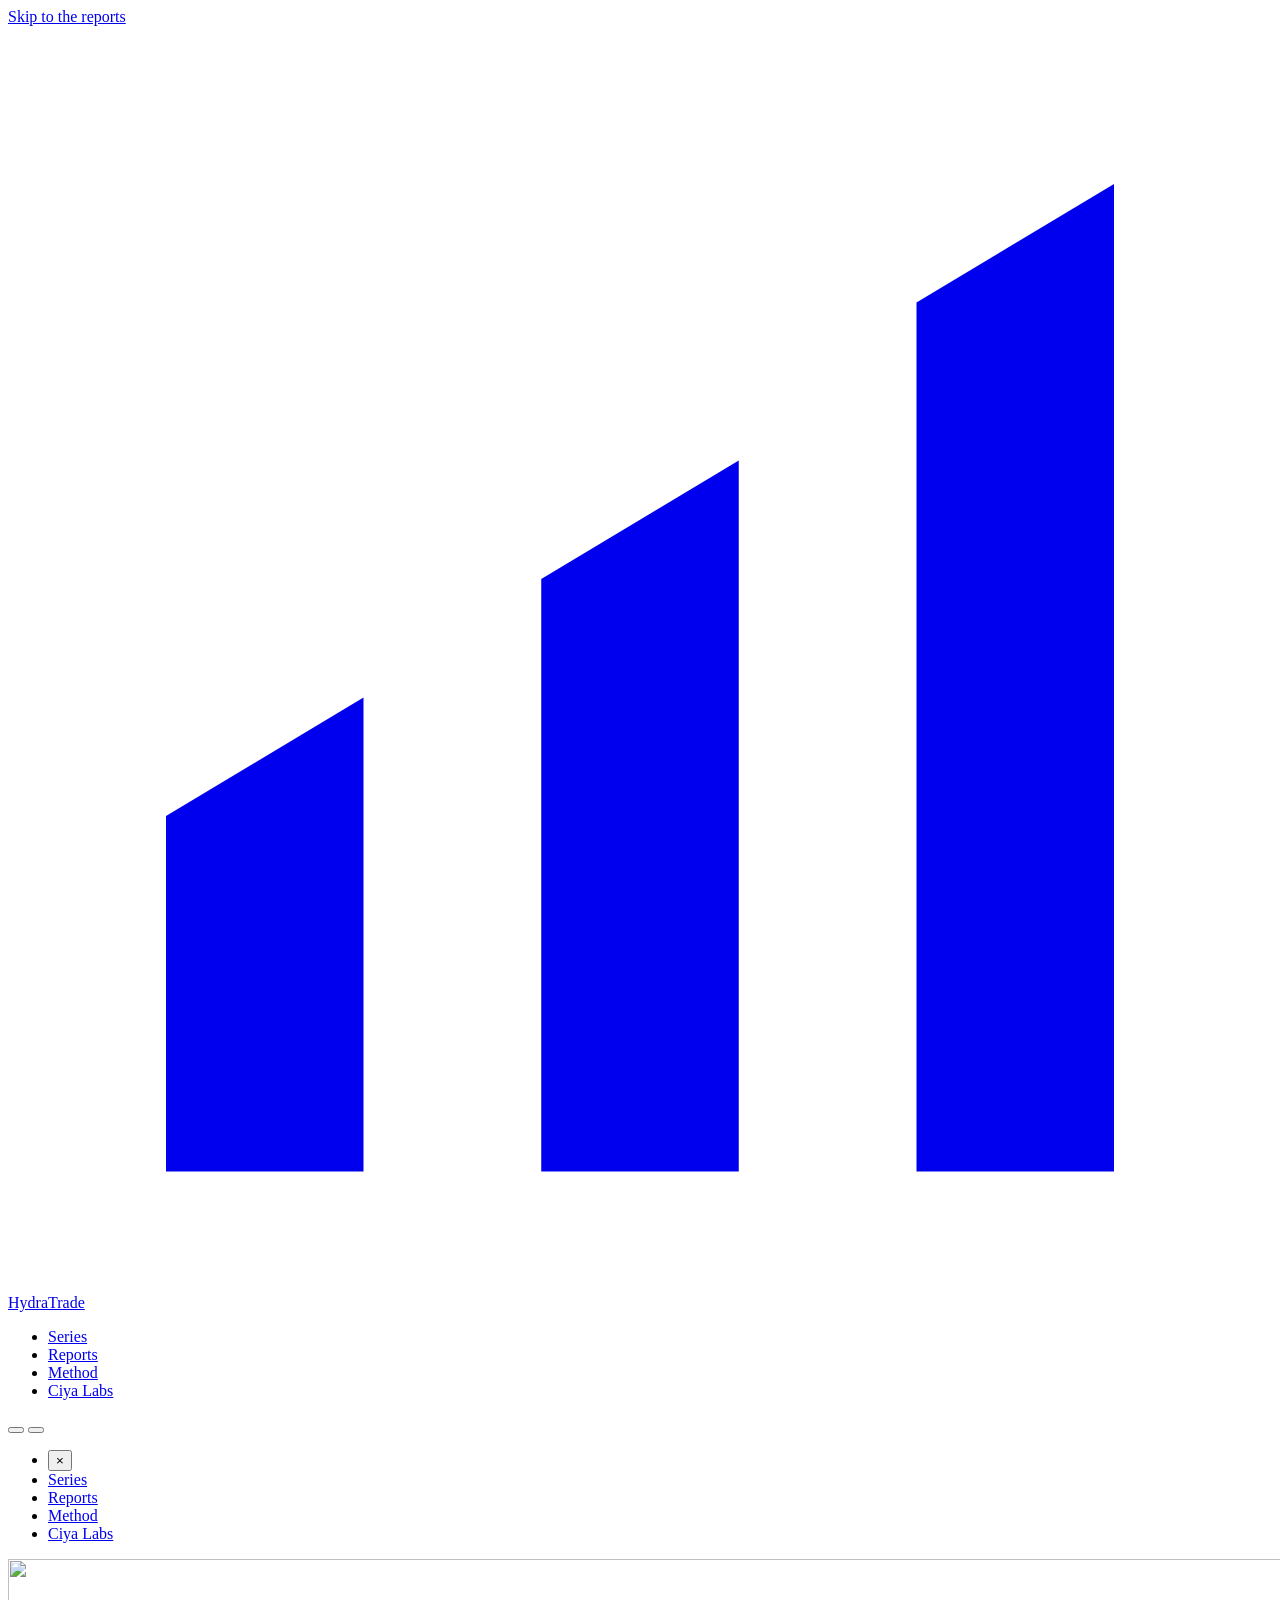
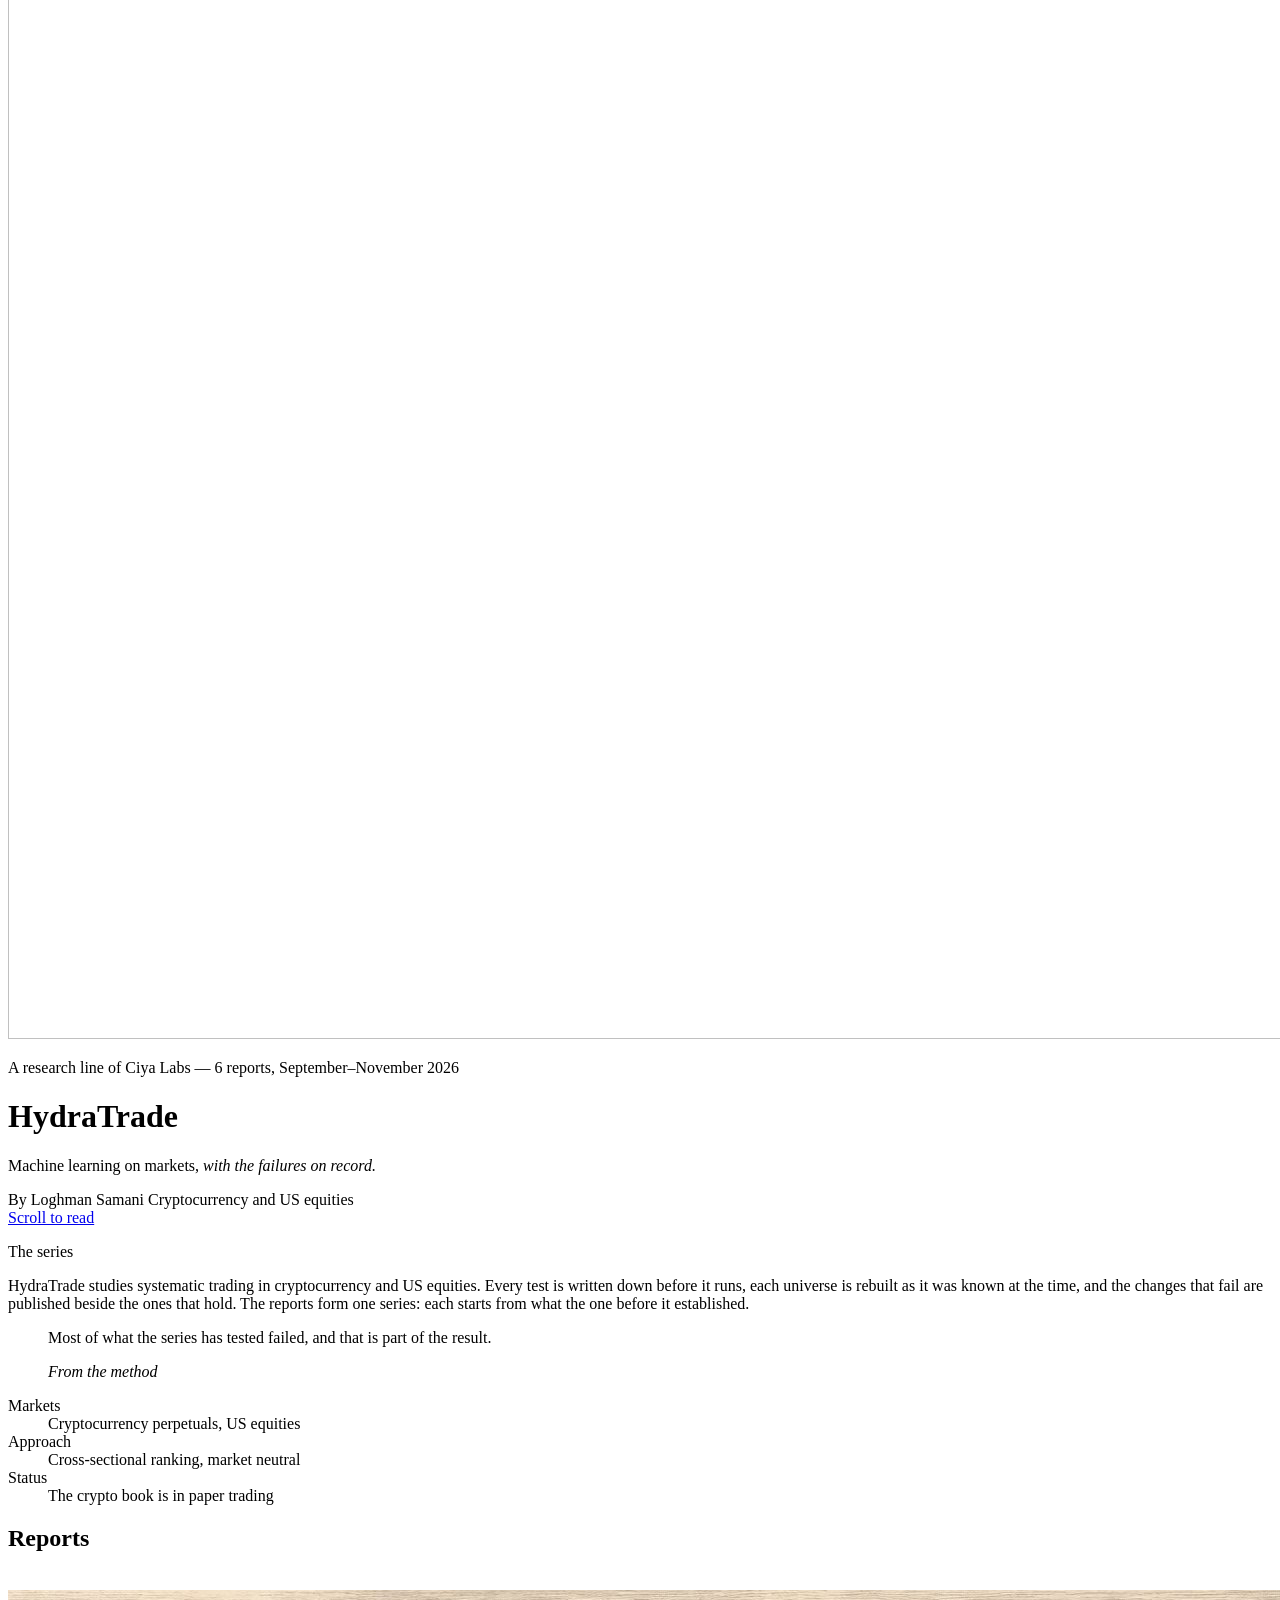
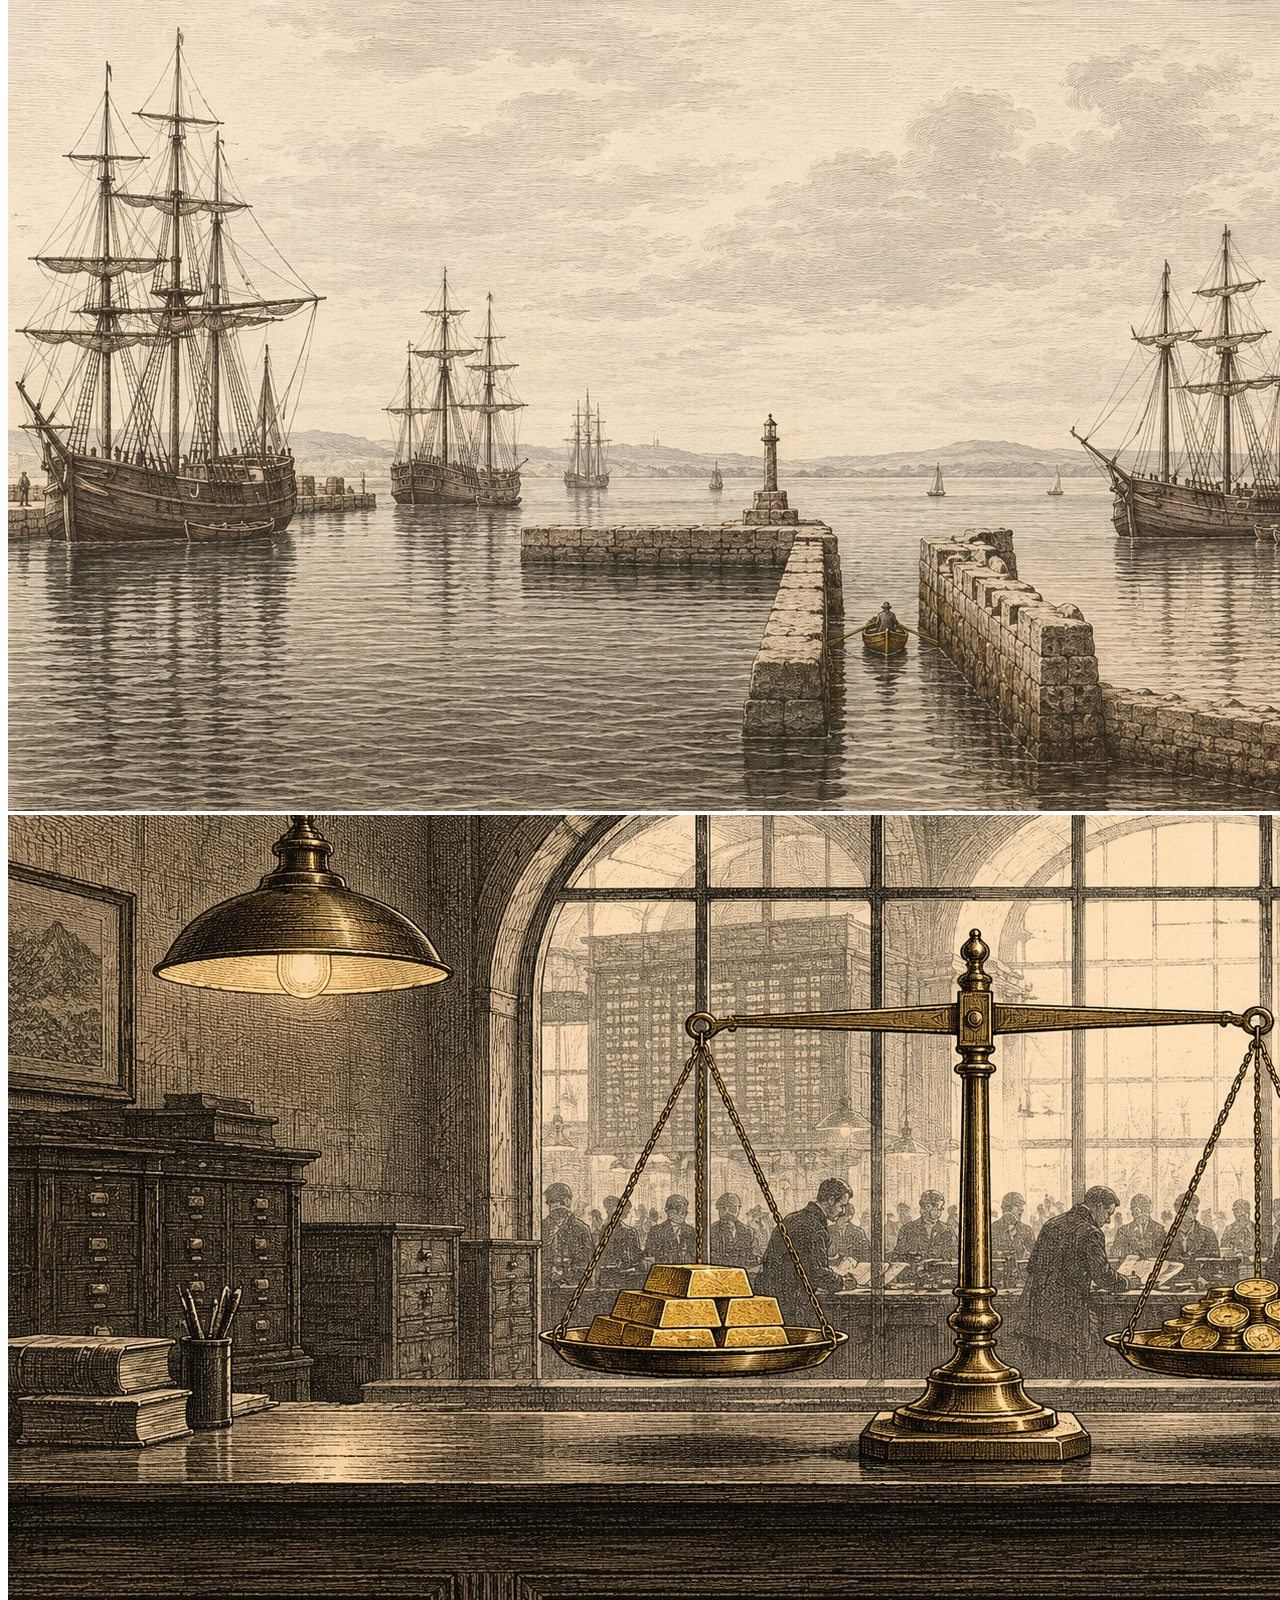
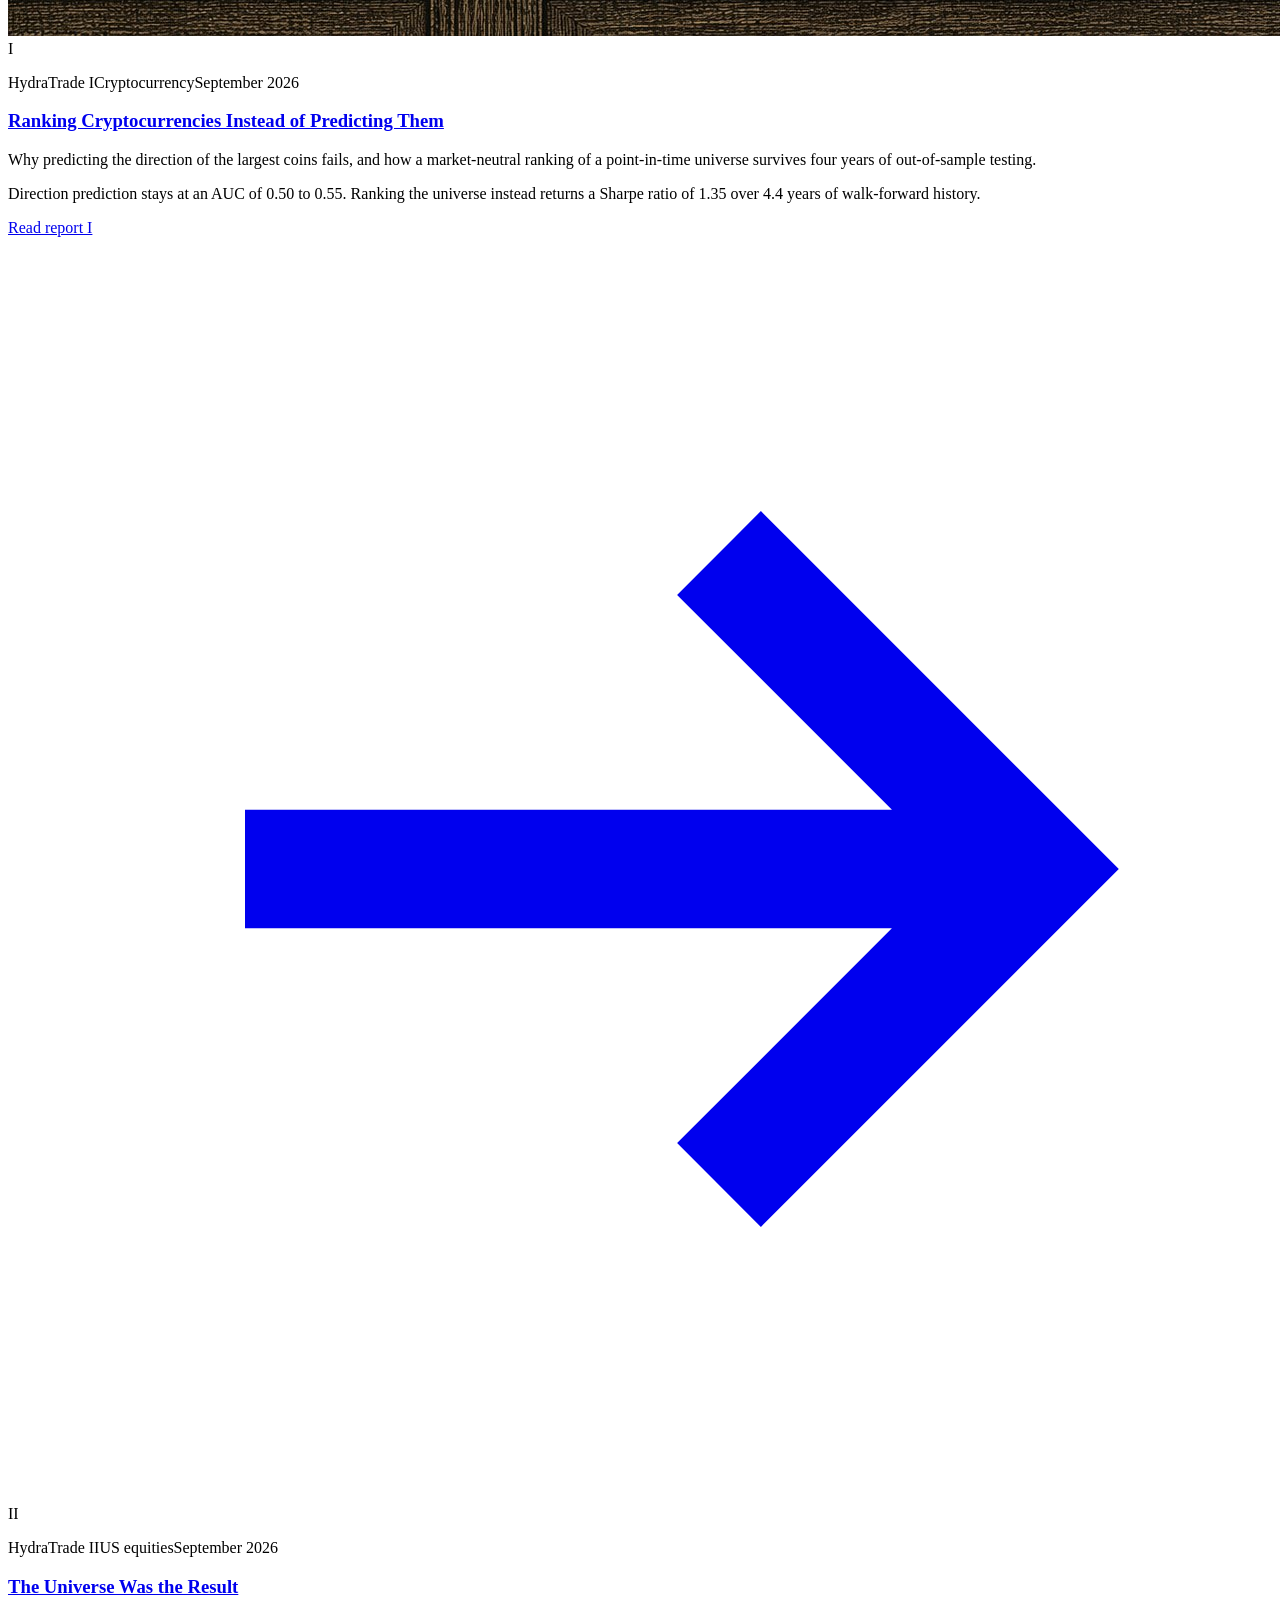
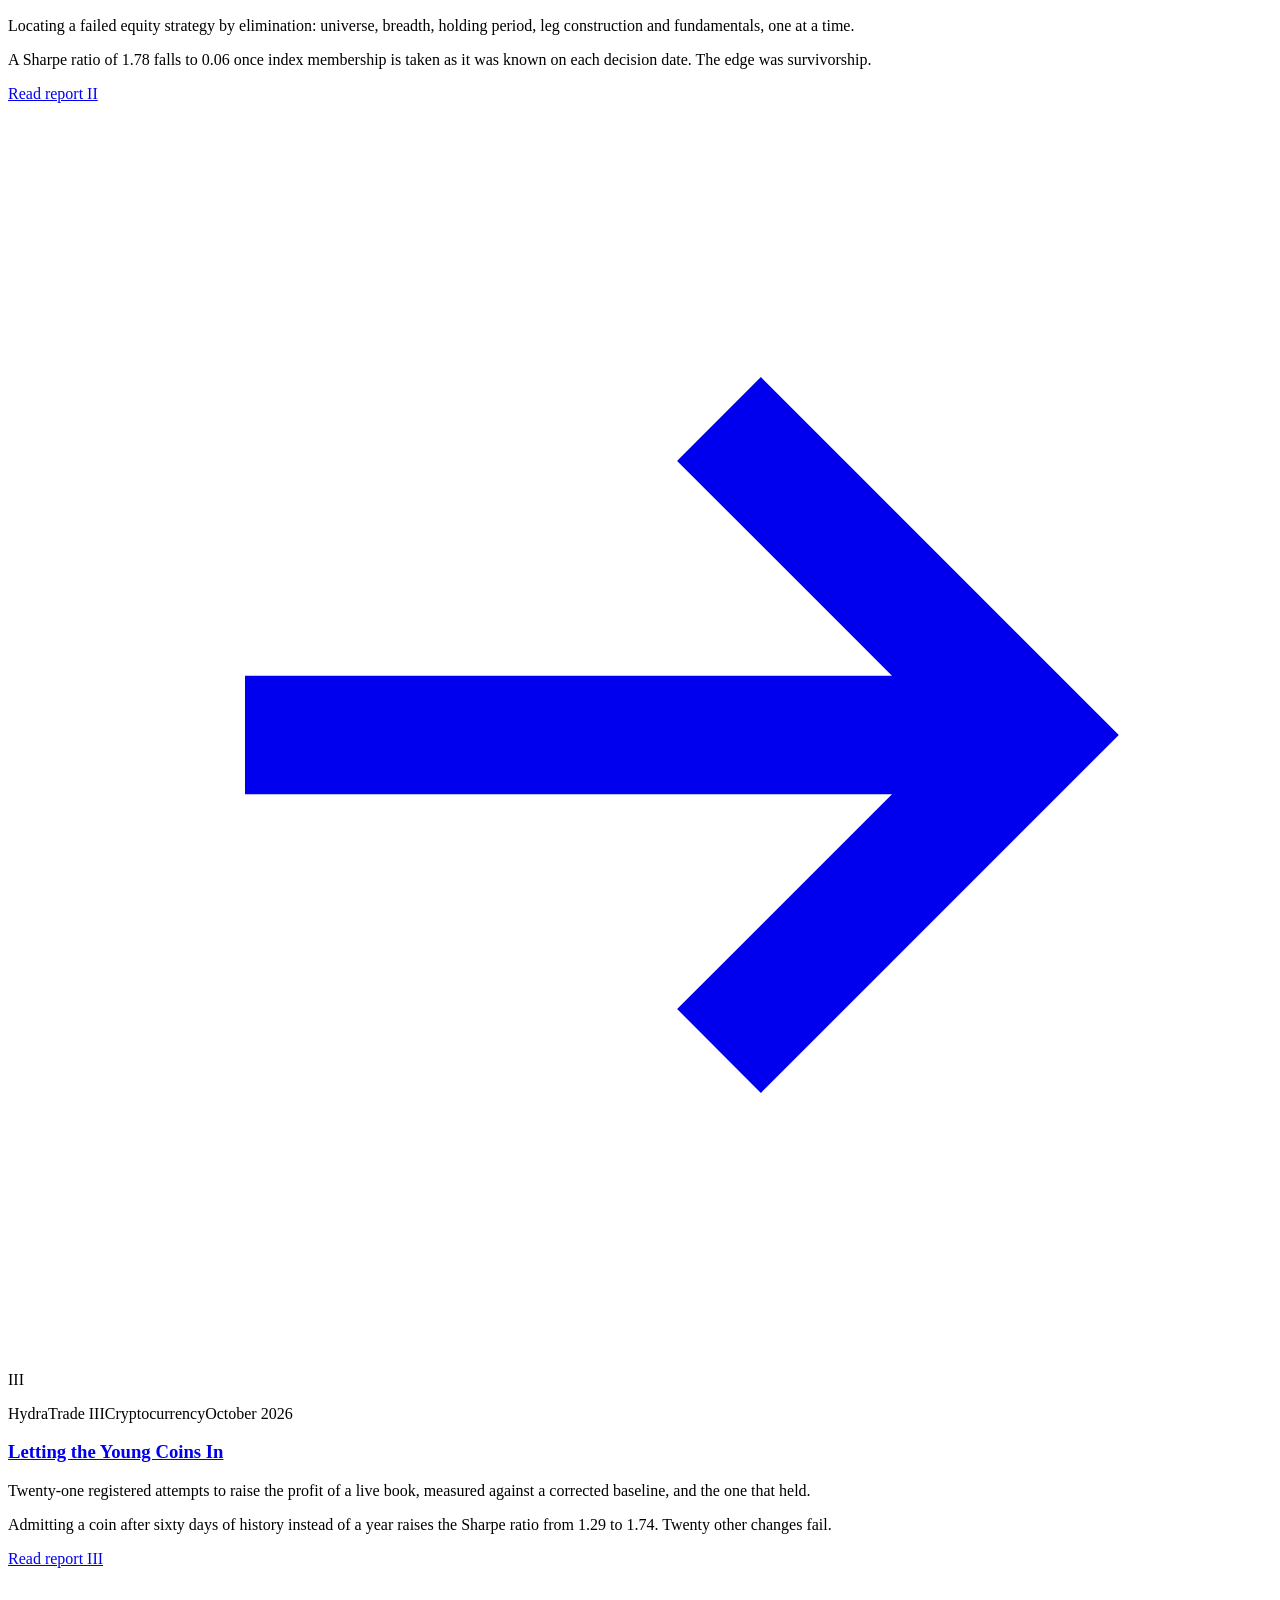
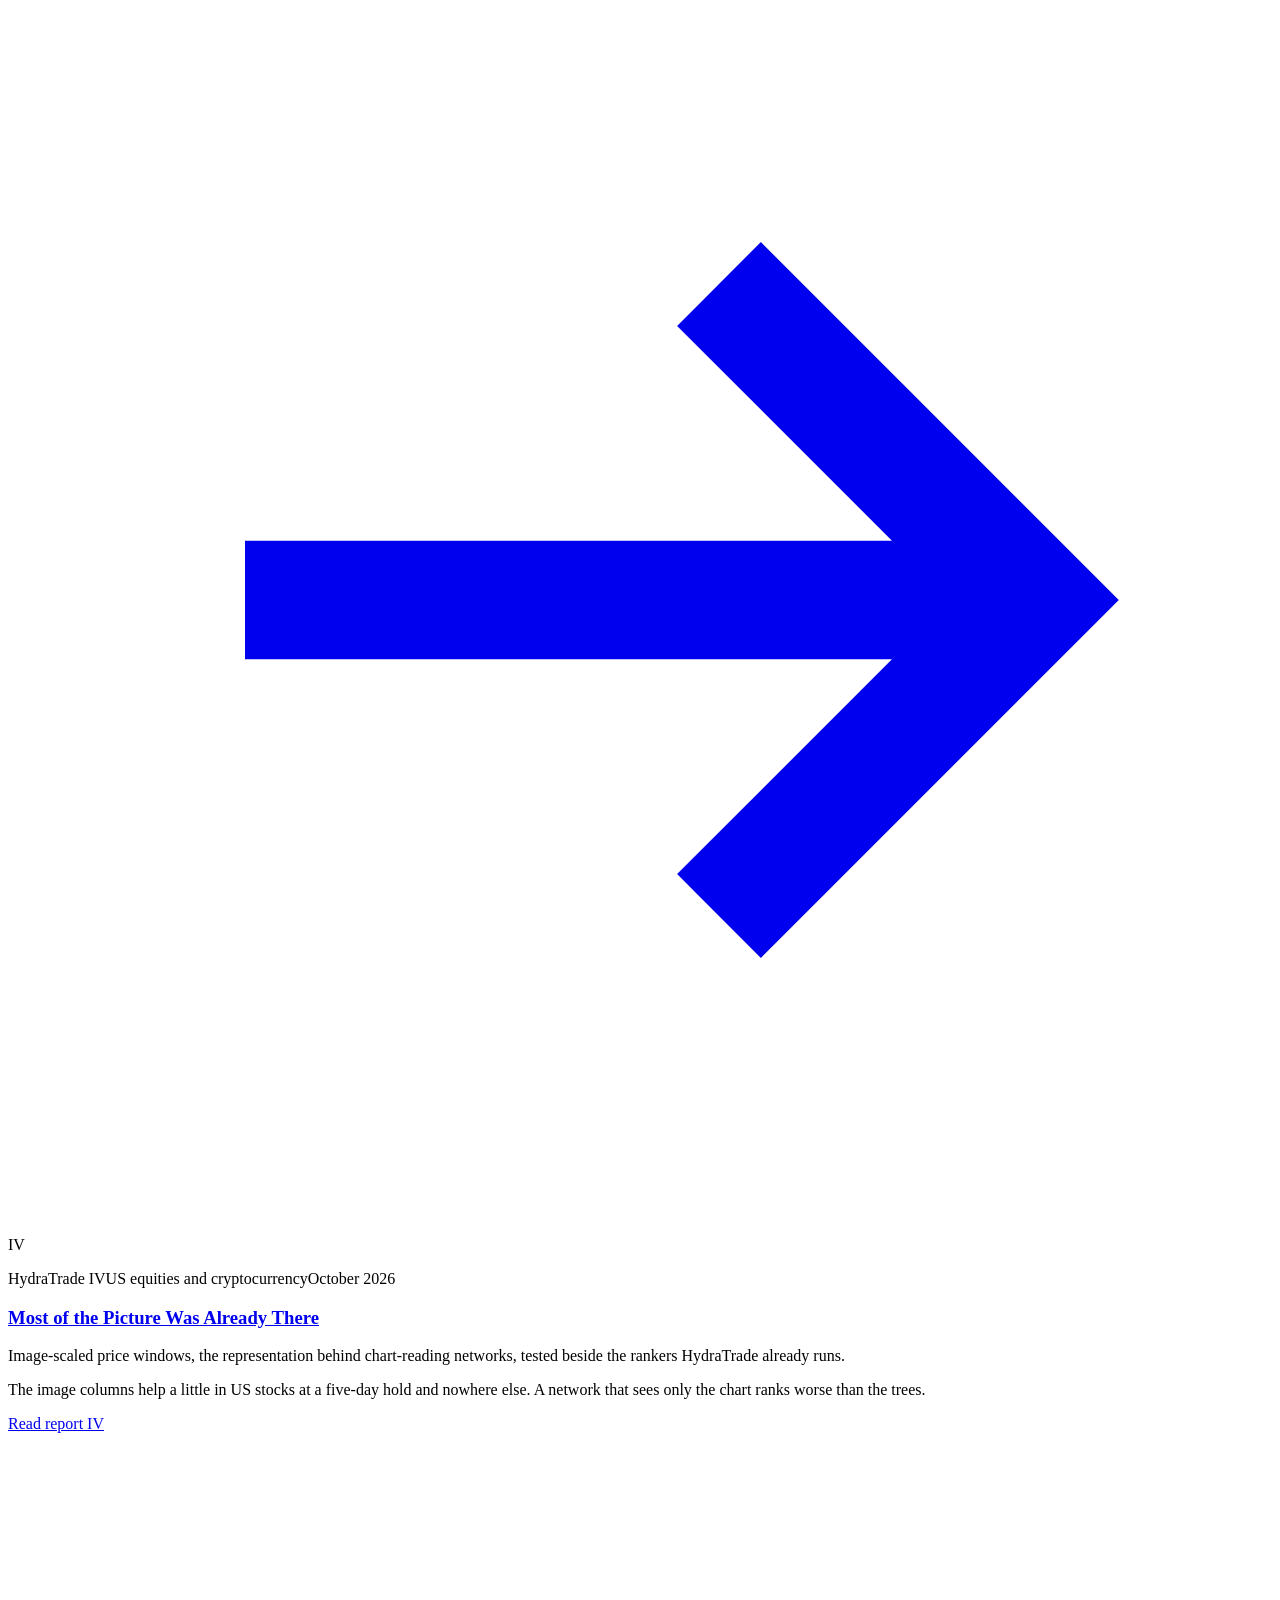
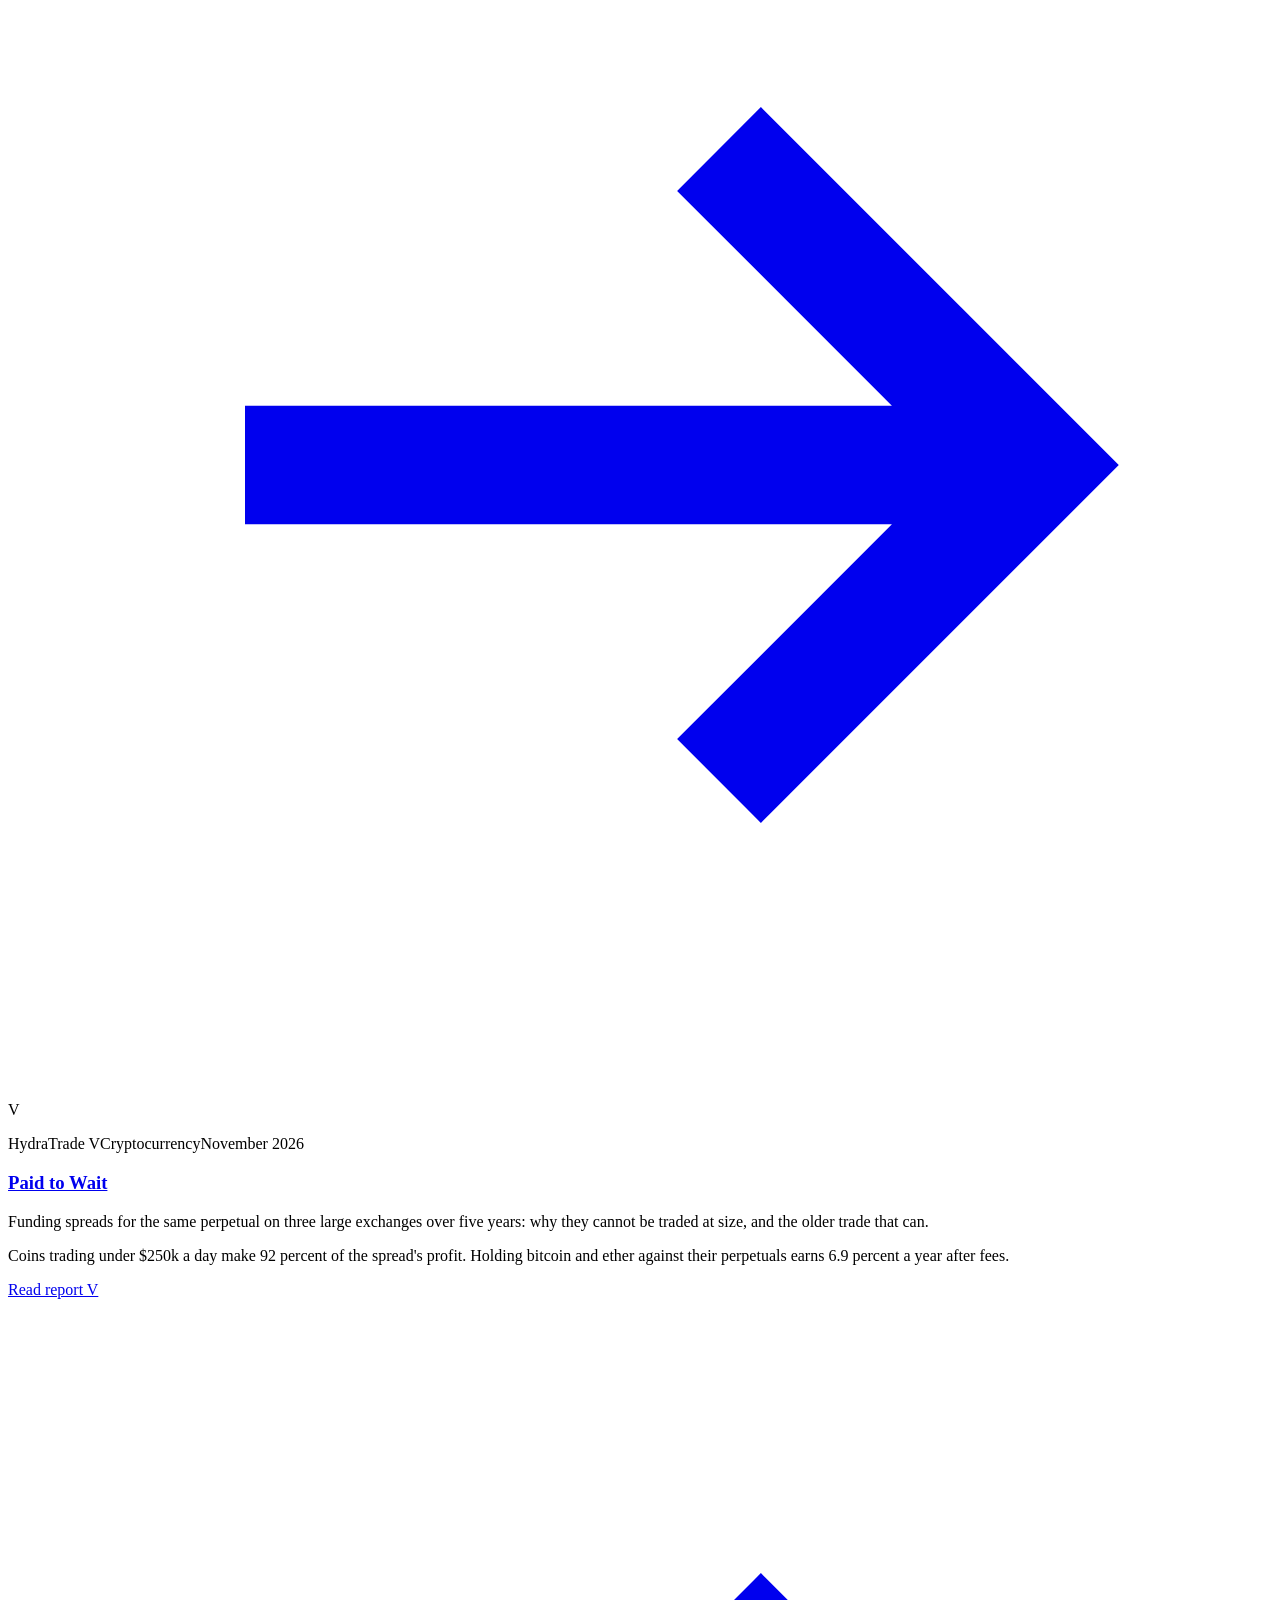
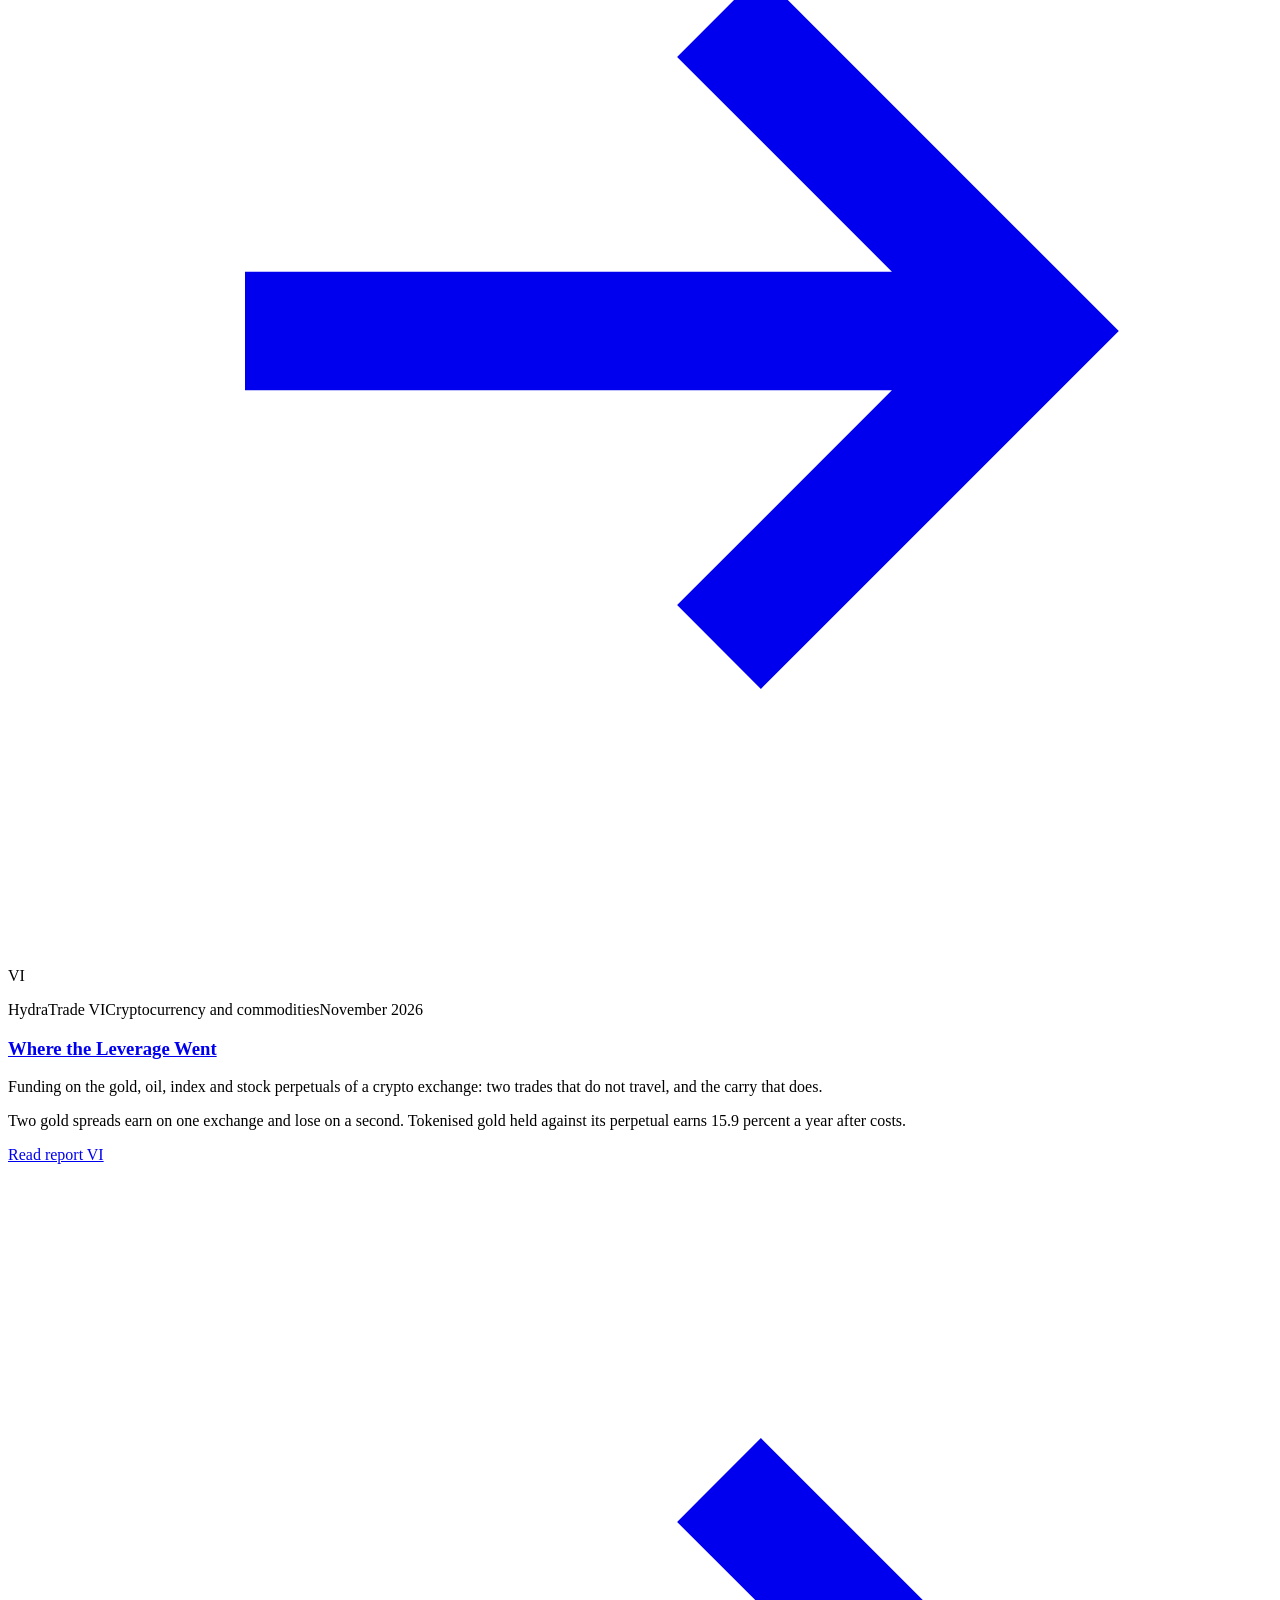
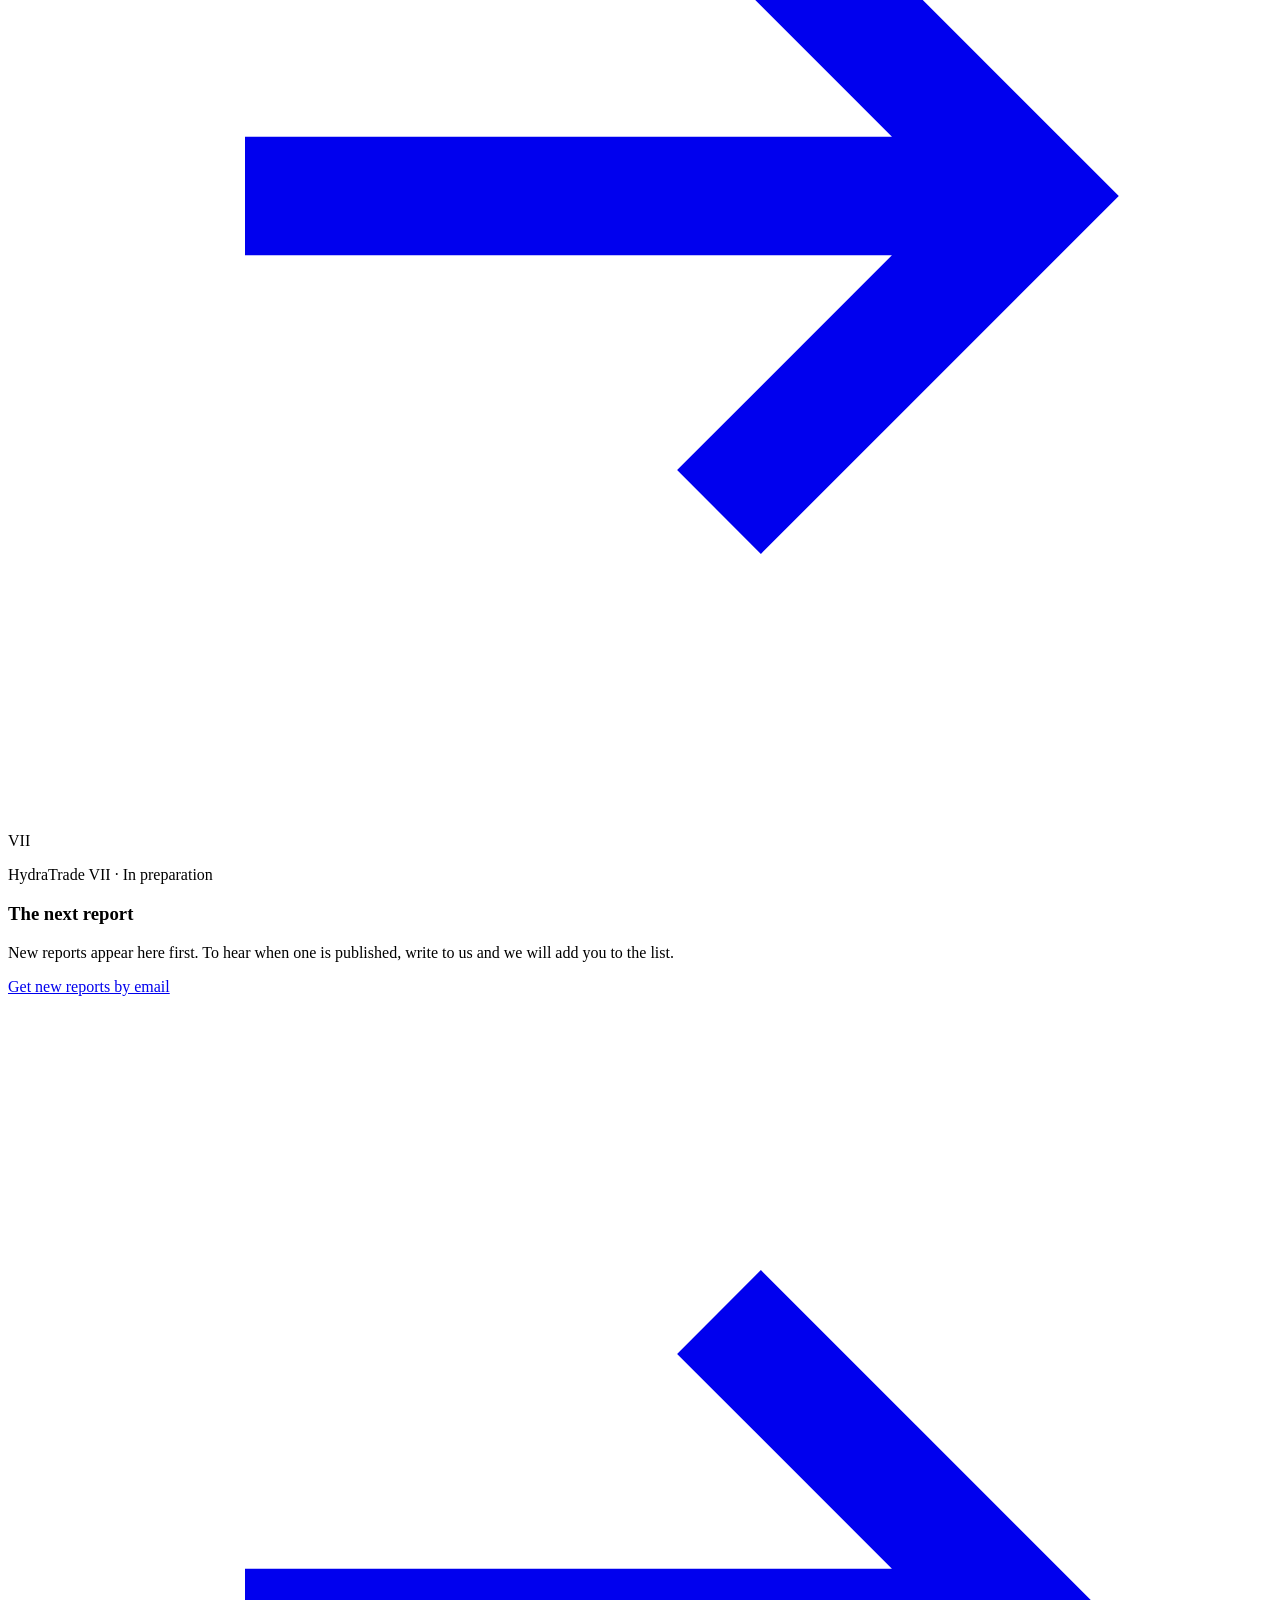
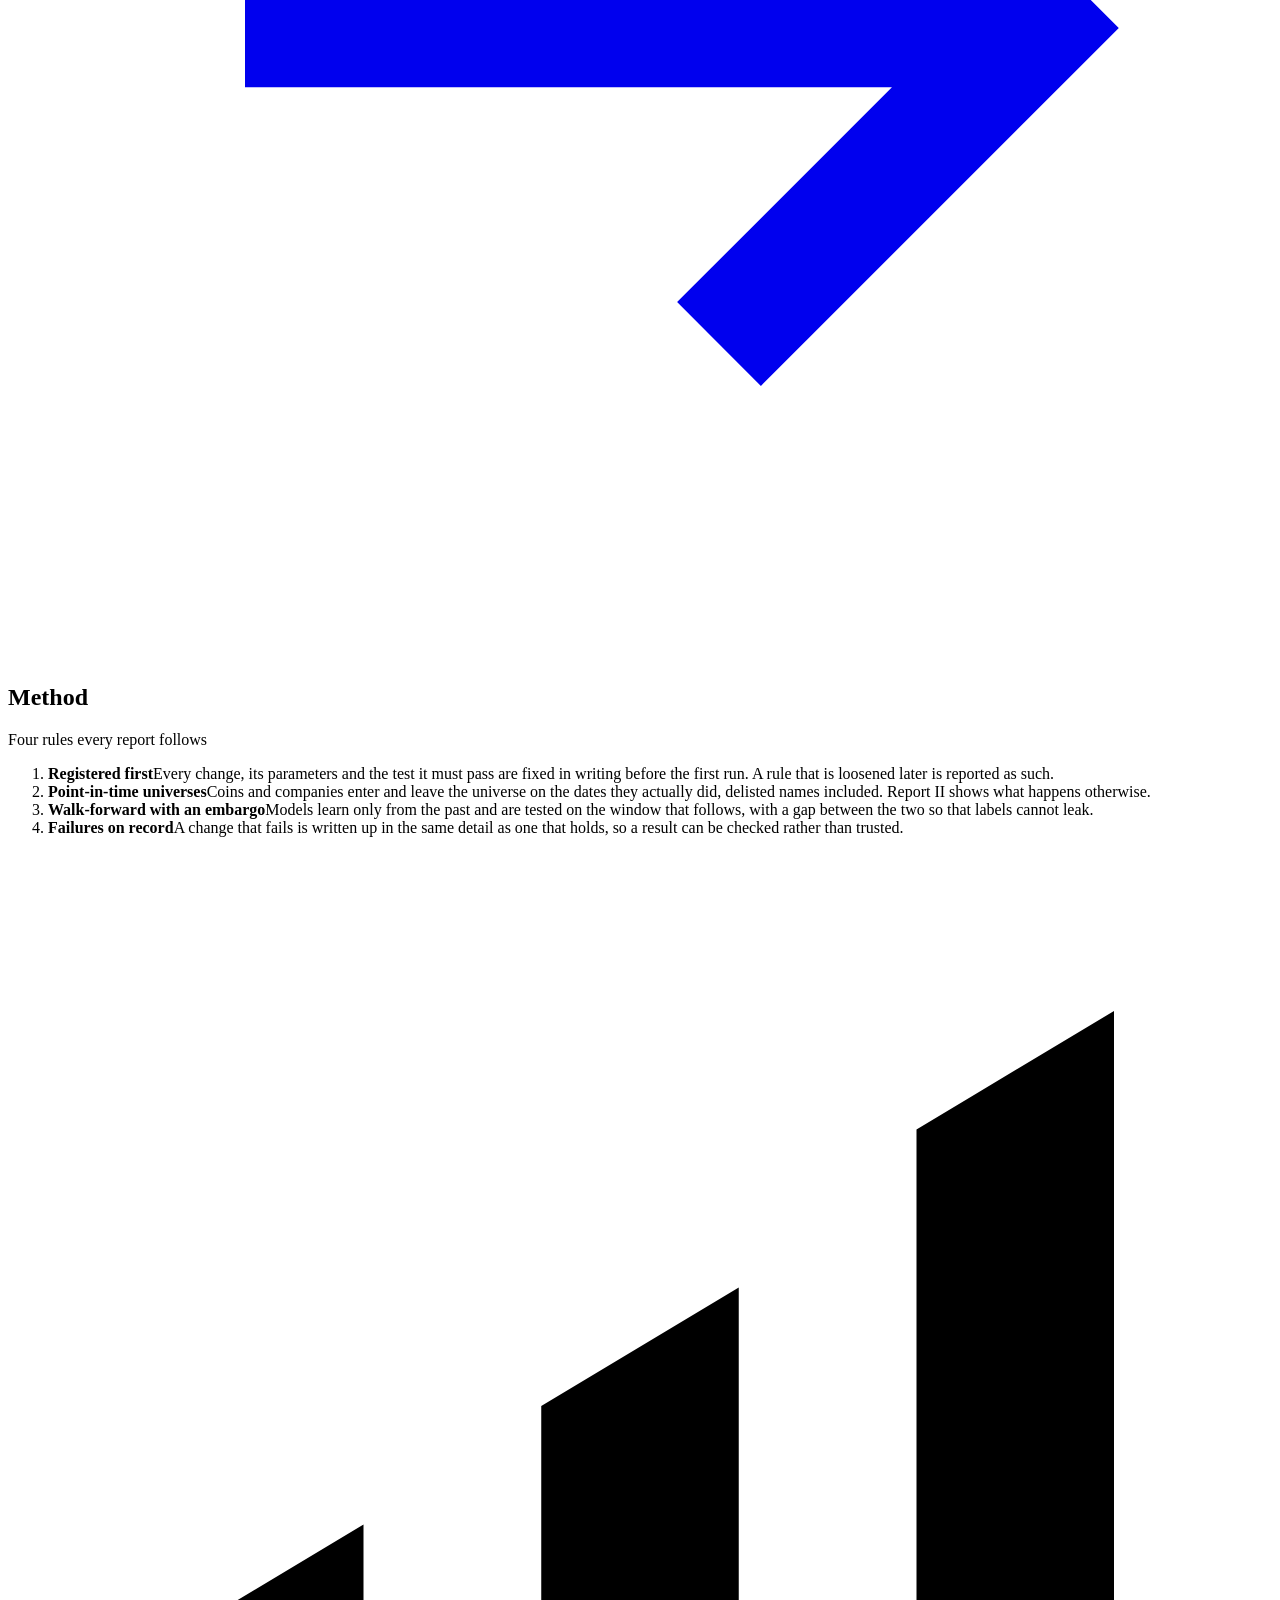
==== index.html @ f881a2de "HydraTrade site: reports V and VI; publication months September, October, November Co-Authored-By: C" ====
<!doctype html>
<html lang="en">
<head>
    <meta charset="utf-8">
    <meta name="viewport" content="width=device-width, initial-scale=1">
    <title>HydraTrade · Ciya Labs</title>
    <meta name="description" content="HydraTrade is the systematic trading research line of Ciya Labs: machine learning on cryptocurrency and US equities, with every test registered first and the failures published.">
    <link rel="canonical" href="https://hydratrade.ciyalabs.com/">
    <meta property="og:type" content="website">
    <meta property="og:title" content="HydraTrade · Ciya Labs">
    <meta property="og:description" content="Machine learning on markets, with the failures on record. 6 reports on cryptocurrency and US equities.">
    <meta property="og:url" content="https://hydratrade.ciyalabs.com/">
    <meta property="og:image" content="https://hydratrade.ciyalabs.com/assets/og.jpg">
    <meta name="twitter:card" content="summary_large_image">
    <link rel="icon" href="assets/favicon.svg" type="image/svg+xml">
    <link rel="stylesheet" href="fonts/home.css">
    <link rel="stylesheet" href="assets/styles.css?v=48fe1b36">
    <script>
        /* apply a saved theme before first paint */
        try {
            var t = localStorage.getItem('ht-theme');
            if (t === 'light' || t === 'dark') {
                document.documentElement.setAttribute('data-theme', t);
            }
        } catch (e) {}
        document.documentElement.classList.add('js');
    </script>
    <!-- Layout after Tooplate 2164 Compass, https://www.tooplate.com/view/2164-compass -->
</head>
<body>
    <a class="skip" href="#reports">Skip to the reports</a>

    <nav class="nav-bar" aria-label="Sections">
        <a href="./" class="nav-logo">
            <svg class="mark" viewBox="0 0 64 64" aria-hidden="true"><path fill="currentColor" d="M8 58V40l10-6v24zM27 58V28l10-6v36zM46 58V14l10-6v50z"/></svg>
            HydraTrade
        </a>
        <div class="nav-right">
            <ul class="nav-links nav-links--desktop">
                <li><a href="#prologue">Series</a></li>
                <li><a href="#reports">Reports</a></li>
                <li><a href="#method">Method</a></li>
                <li><a href="https://ciyalabs.com/" rel="noopener">Ciya Labs</a></li>
            </ul>
            <button class="theme" id="theme" type="button" aria-label="Switch colour theme"><span aria-hidden="true"></span></button>
            <button class="nav-toggle" type="button" aria-label="Open menu" aria-expanded="false" aria-controls="mobile-nav">
                <span></span><span></span><span></span>
            </button>
        </div>
    </nav>

    <!-- outside the nav bar, so its backdrop filter does not trap the fixed drawer -->
    <ul class="nav-links nav-links--mobile" id="mobile-nav">
        <li class="nav-close-wrap"><button class="nav-close" type="button" aria-label="Close menu">&times;</button></li>
        <li><a href="#prologue">Series</a></li>
        <li><a href="#reports">Reports</a></li>
        <li><a href="#method">Method</a></li>
        <li><a href="https://ciyalabs.com/" rel="noopener">Ciya Labs</a></li>
    </ul>

    <header class="hero">
        <div class="hero-image">
            <img src="assets/art/cover.jpg" alt="" width="1920" height="1080" fetchpriority="high">
        </div>
        <div class="hero-content">
            <p class="hero-issue">A research line of Ciya Labs &mdash; 6 reports, September&ndash;November 2026</p>
            <h1 class="hero-title">HydraTrade</h1>
            <p class="hero-dek">Machine learning on markets, <em>with the failures on record.</em></p>
            <div class="hero-meta">
                <span>By Loghman Samani</span>
                <span class="divider"></span>
                <span>Cryptocurrency and US equities</span>
            </div>
        </div>
        <a class="hero-scroll" href="#prologue">Scroll to read</a>
    </header>

    <main>
        <section class="prologue" id="prologue" aria-label="About the series">
            <div class="prologue-inner">
                <p class="prologue-label reveal">The series</p>
                <p class="prologue-text reveal">HydraTrade studies systematic trading in cryptocurrency and US equities. Every
                    test is written down before it runs, each universe is rebuilt as it was known at the time, and the
                    changes that fail are published beside the ones that hold. The reports form one series: each starts
                    from what the one before it established.</p>

                <blockquote class="prologue-pullquote reveal">
                    <p>Most of what the series has tested failed, and that is part of the result.</p>
                    <cite>From the method</cite>
                </blockquote>

                <dl class="facts reveal">
                    <div><dt>Markets</dt><dd>Cryptocurrency perpetuals, US equities</dd></div>
                    <div><dt>Approach</dt><dd>Cross-sectional ranking, market neutral</dd></div>
                    <div><dt>Status</dt><dd>The crypto book is in paper trading</dd></div>
                </dl>
            </div>
        </section>

        <section class="route" id="reports" aria-labelledby="reports-title">
            <h2 class="visually-hidden" id="reports-title">Reports</h2>
            <div class="route-bg" aria-hidden="true">
                <img src="assets/art/i.jpg" alt="" data-slide="i" class="active" loading="lazy">
                <img src="assets/art/ii.jpg" alt="" data-slide="ii" loading="lazy">
                <img src="assets/art/iii.jpg" alt="" data-slide="iii" loading="lazy">
                <img src="assets/art/iv.jpg" alt="" data-slide="iv" loading="lazy">
                <img src="assets/art/v.jpg" alt="" data-slide="v" loading="lazy">
                <img src="assets/art/vi.jpg" alt="" data-slide="vi" loading="lazy">
            </div>
            <div class="route-chapters">
                <article class="chapter reveal" data-chapter="i">
                    <div class="chapter-number" aria-hidden="true">I</div>
                    <p class="chapter-location"><span>HydraTrade I</span><span>Cryptocurrency</span><span>September 2026</span></p>
                    <h3 class="chapter-title"><a href="i/">Ranking Cryptocurrencies Instead of Predicting Them</a></h3>
                    <p class="chapter-body">Why predicting the direction of the largest coins fails, and how a market-neutral ranking of a point-in-time universe survives four years of out-of-sample testing.</p>
                    <p class="chapter-finding">Direction prediction stays at an AUC of 0.50 to 0.55. Ranking the universe instead returns a Sharpe ratio of 1.35 over 4.4 years of walk-forward history.</p>
                    <a href="i/" class="chapter-link" aria-label="Read report I: Ranking Cryptocurrencies Instead of Predicting Them">Read report I <svg viewBox="0 0 16 16" fill="none" stroke="currentColor" stroke-width="1.5" aria-hidden="true"><path d="M3 8h10M9 4l4 4-4 4"/></svg></a>
                </article>
                <article class="chapter reveal" data-chapter="ii">
                    <div class="chapter-number" aria-hidden="true">II</div>
                    <p class="chapter-location"><span>HydraTrade II</span><span>US equities</span><span>September 2026</span></p>
                    <h3 class="chapter-title"><a href="ii/">The Universe Was the Result</a></h3>
                    <p class="chapter-body">Locating a failed equity strategy by elimination: universe, breadth, holding period, leg construction and fundamentals, one at a time.</p>
                    <p class="chapter-finding">A Sharpe ratio of 1.78 falls to 0.06 once index membership is taken as it was known on each decision date. The edge was survivorship.</p>
                    <a href="ii/" class="chapter-link" aria-label="Read report II: The Universe Was the Result">Read report II <svg viewBox="0 0 16 16" fill="none" stroke="currentColor" stroke-width="1.5" aria-hidden="true"><path d="M3 8h10M9 4l4 4-4 4"/></svg></a>
                </article>
                <article class="chapter reveal" data-chapter="iii">
                    <div class="chapter-number" aria-hidden="true">III</div>
                    <p class="chapter-location"><span>HydraTrade III</span><span>Cryptocurrency</span><span>October 2026</span></p>
                    <h3 class="chapter-title"><a href="iii/">Letting the Young Coins In</a></h3>
                    <p class="chapter-body">Twenty-one registered attempts to raise the profit of a live book, measured against a corrected baseline, and the one that held.</p>
                    <p class="chapter-finding">Admitting a coin after sixty days of history instead of a year raises the Sharpe ratio from 1.29 to 1.74. Twenty other changes fail.</p>
                    <a href="iii/" class="chapter-link" aria-label="Read report III: Letting the Young Coins In">Read report III <svg viewBox="0 0 16 16" fill="none" stroke="currentColor" stroke-width="1.5" aria-hidden="true"><path d="M3 8h10M9 4l4 4-4 4"/></svg></a>
                </article>
                <article class="chapter reveal" data-chapter="iv">
                    <div class="chapter-number" aria-hidden="true">IV</div>
                    <p class="chapter-location"><span>HydraTrade IV</span><span>US equities and cryptocurrency</span><span>October 2026</span></p>
                    <h3 class="chapter-title"><a href="iv/">Most of the Picture Was Already There</a></h3>
                    <p class="chapter-body">Image-scaled price windows, the representation behind chart-reading networks, tested beside the rankers HydraTrade already runs.</p>
                    <p class="chapter-finding">The image columns help a little in US stocks at a five-day hold and nowhere else. A network that sees only the chart ranks worse than the trees.</p>
                    <a href="iv/" class="chapter-link" aria-label="Read report IV: Most of the Picture Was Already There">Read report IV <svg viewBox="0 0 16 16" fill="none" stroke="currentColor" stroke-width="1.5" aria-hidden="true"><path d="M3 8h10M9 4l4 4-4 4"/></svg></a>
                </article>
                <article class="chapter reveal" data-chapter="v">
                    <div class="chapter-number" aria-hidden="true">V</div>
                    <p class="chapter-location"><span>HydraTrade V</span><span>Cryptocurrency</span><span>November 2026</span></p>
                    <h3 class="chapter-title"><a href="v/">Paid to Wait</a></h3>
                    <p class="chapter-body">Funding spreads for the same perpetual on three large exchanges over five years: why they cannot be traded at size, and the older trade that can.</p>
                    <p class="chapter-finding">Coins trading under $250k a day make 92 percent of the spread&#x27;s profit. Holding bitcoin and ether against their perpetuals earns 6.9 percent a year after fees.</p>
                    <a href="v/" class="chapter-link" aria-label="Read report V: Paid to Wait">Read report V <svg viewBox="0 0 16 16" fill="none" stroke="currentColor" stroke-width="1.5" aria-hidden="true"><path d="M3 8h10M9 4l4 4-4 4"/></svg></a>
                </article>
                <article class="chapter reveal" data-chapter="vi">
                    <div class="chapter-number" aria-hidden="true">VI</div>
                    <p class="chapter-location"><span>HydraTrade VI</span><span>Cryptocurrency and commodities</span><span>November 2026</span></p>
                    <h3 class="chapter-title"><a href="vi/">Where the Leverage Went</a></h3>
                    <p class="chapter-body">Funding on the gold, oil, index and stock perpetuals of a crypto exchange: two trades that do not travel, and the carry that does.</p>
                    <p class="chapter-finding">Two gold spreads earn on one exchange and lose on a second. Tokenised gold held against its perpetual earns 15.9 percent a year after costs.</p>
                    <a href="vi/" class="chapter-link" aria-label="Read report VI: Where the Leverage Went">Read report VI <svg viewBox="0 0 16 16" fill="none" stroke="currentColor" stroke-width="1.5" aria-hidden="true"><path d="M3 8h10M9 4l4 4-4 4"/></svg></a>
                </article>
                <article class="chapter chapter--next reveal" data-chapter="next">
                    <div class="chapter-number">VII</div>
                    <p class="chapter-location">HydraTrade VII &middot; In preparation</p>
                    <h3 class="chapter-title">The next report</h3>
                    <p class="chapter-body">New reports appear here first. To hear when one is published, write to us and
                        we will add you to the list.</p>
                    <a href="mailto:info@ciyalabs.com?subject=HydraTrade%20reports" class="chapter-link">
                        Get new reports by email
                        <svg viewBox="0 0 16 16" fill="none" stroke="currentColor" stroke-width="1.5" aria-hidden="true"><path d="M3 8h10M9 4l4 4-4 4"/></svg>
                    </a>
                </article>
            </div>
        </section>

        <section class="method" id="method" aria-labelledby="method-title">
            <div class="method-header reveal">
                <h2 class="method-title" id="method-title">Method</h2>
                <span class="method-count">Four rules every report follows</span>
            </div>
            <ol class="rules">
                <li class="reveal"><b>Registered first</b><span>Every change, its parameters and the test it must pass are
                    fixed in writing before the first run. A rule that is loosened later is reported as such.</span></li>
                <li class="reveal"><b>Point-in-time universes</b><span>Coins and companies enter and leave the universe on
                    the dates they actually did, delisted names included. Report II shows what happens otherwise.</span></li>
                <li class="reveal"><b>Walk-forward with an embargo</b><span>Models learn only from the past and are tested
                    on the window that follows, with a gap between the two so that labels cannot leak.</span></li>
                <li class="reveal"><b>Failures on record</b><span>A change that fails is written up in the same detail as
                    one that holds, so a result can be checked rather than trusted.</span></li>
            </ol>
        </section>
    </main>

    <footer class="site-footer" id="contact">
        <div class="footer-top">
            <div class="footer-brand">
                <svg class="mark footer-mark" viewBox="0 0 64 64" aria-hidden="true"><path fill="currentColor" d="M8 58V40l10-6v24zM27 58V28l10-6v36zM46 58V14l10-6v50z"/></svg>
                <p class="footer-brand-title">Hydra<br>Trade</p>
                <p class="footer-brand-desc">The systematic trading research line of Ciya Labs, an independent research lab.</p>
            </div>
            <div class="footer-col">
                <p class="footer-col-title">Reports</p>
                <ul>
                    <li><a href="i/"><b>I</b>Ranking Cryptocurrencies Instead of Predicting Them</a></li>
                    <li><a href="ii/"><b>II</b>The Universe Was the Result</a></li>
                    <li><a href="iii/"><b>III</b>Letting the Young Coins In</a></li>
                    <li><a href="iv/"><b>IV</b>Most of the Picture Was Already There</a></li>
                    <li><a href="v/"><b>V</b>Paid to Wait</a></li>
                    <li><a href="vi/"><b>VI</b>Where the Leverage Went</a></li>
                </ul>
            </div>
            <div class="footer-col">
                <p class="footer-col-title">Ciya Labs</p>
                <ul>
                    <li><a href="https://ciyalabs.com/" rel="noopener">ciyalabs.com</a></li>
                    <li><a href="mailto:info@ciyalabs.com">info@ciyalabs.com</a></li>
                    <li><a href="https://ciyalabs.com/imprint.html" rel="noopener">Imprint</a></li>
                    <li><a href="https://ciyalabs.com/privacy.html" rel="noopener">Privacy</a></li>
                </ul>
            </div>
            <div class="footer-col footer-subscribe">
                <p class="footer-col-title">New reports</p>
                <p>Write to us and we will tell you when the next report is published. Nothing else.</p>
                <a class="button" href="mailto:info@ciyalabs.com?subject=HydraTrade%20reports">Get new reports by email</a>
            </div>
        </div>
        <div class="footer-bottom">
            <p class="footer-copy">&copy; 2026 Ciya Labs</p>
            <p class="footer-note">Research publications, not investment advice. Backtested and simulated results do not
                predict future returns.</p>
        </div>
    </footer>

    <script src="assets/home.js?v=48fe1b36"></script>
</body>
</html>
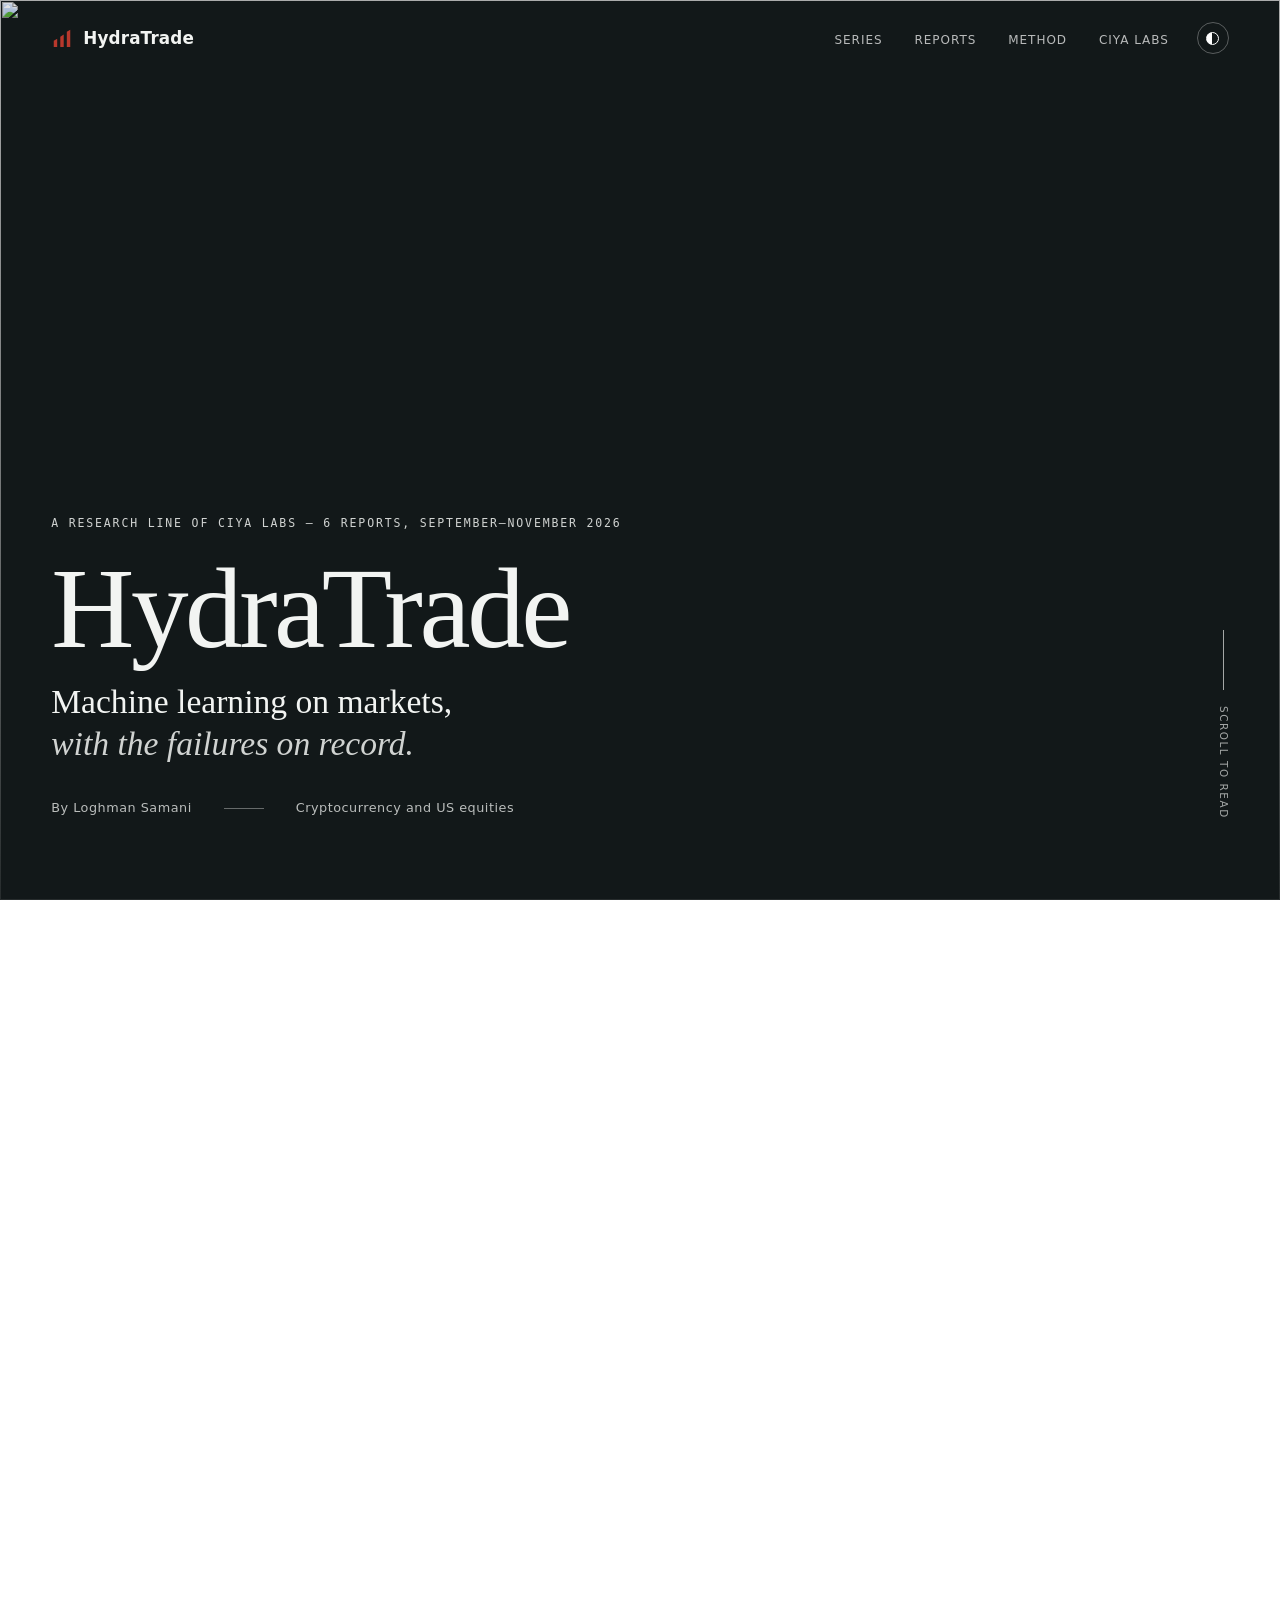
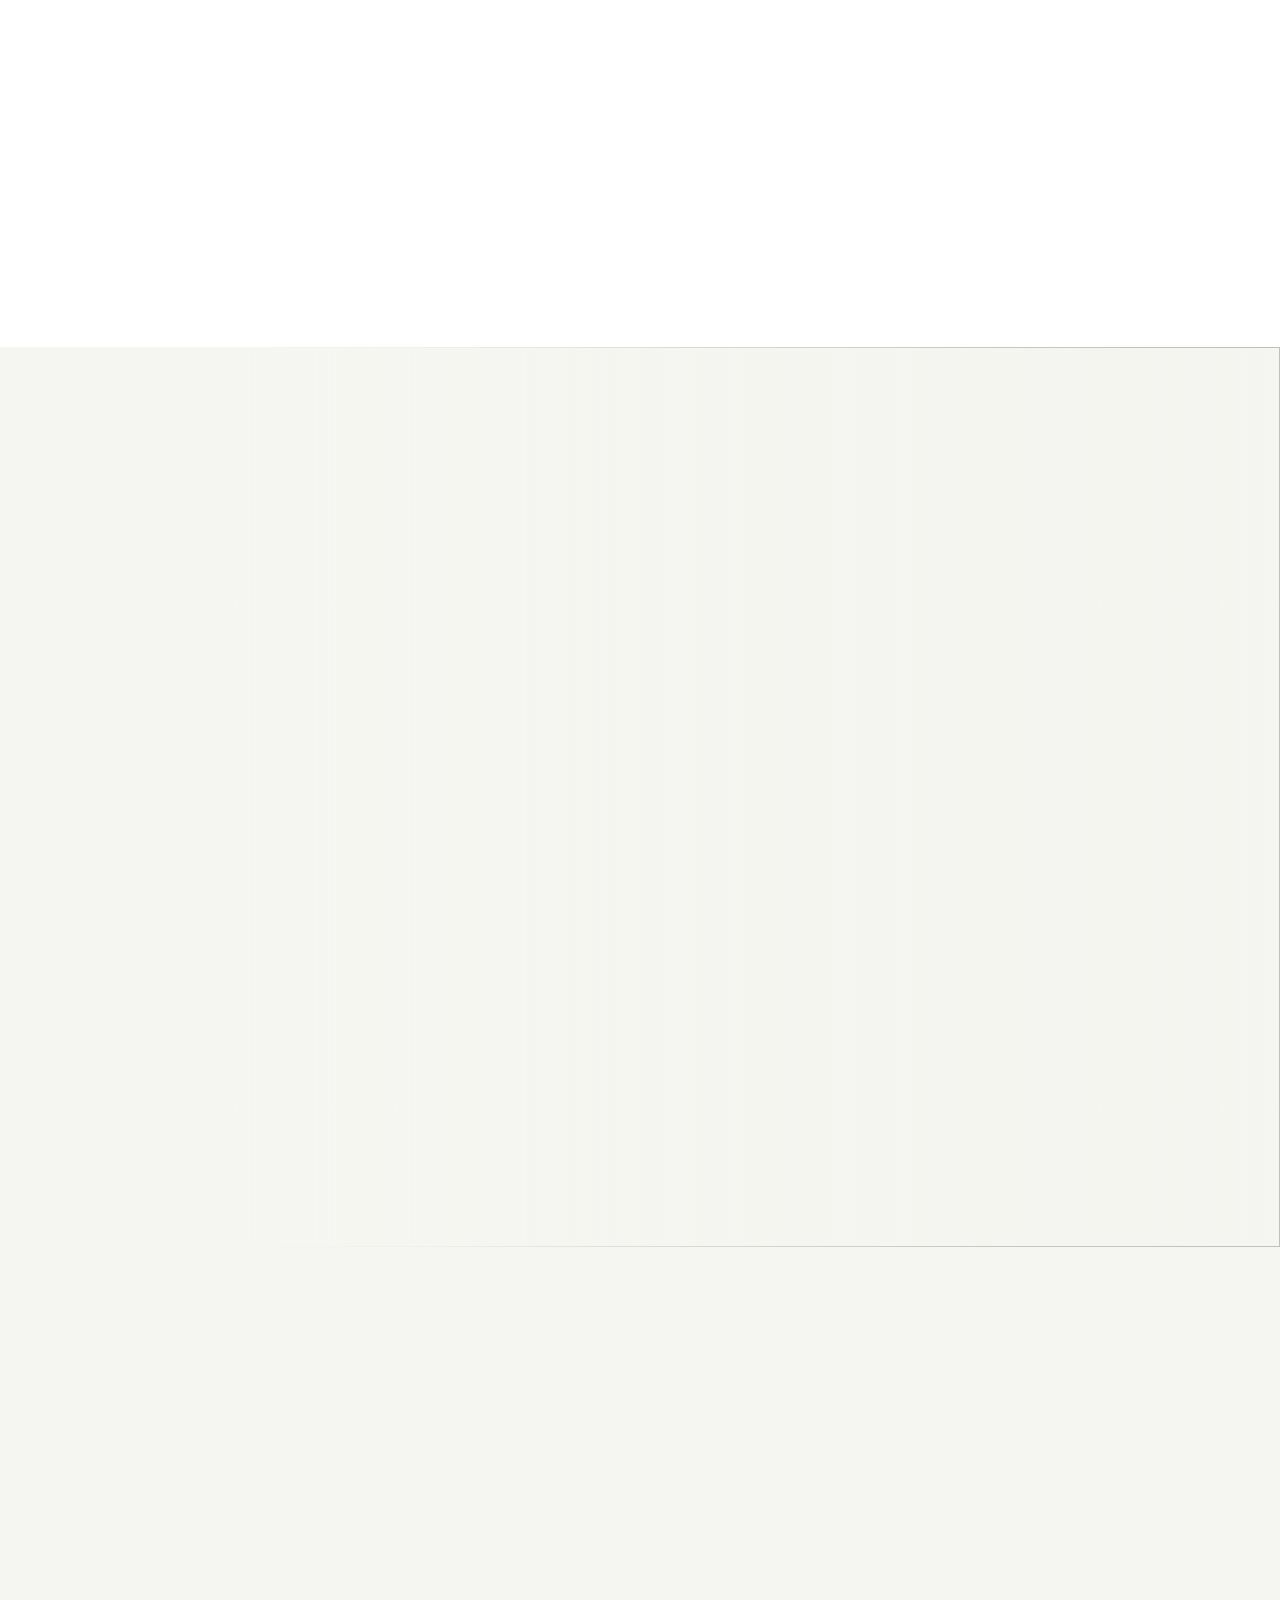
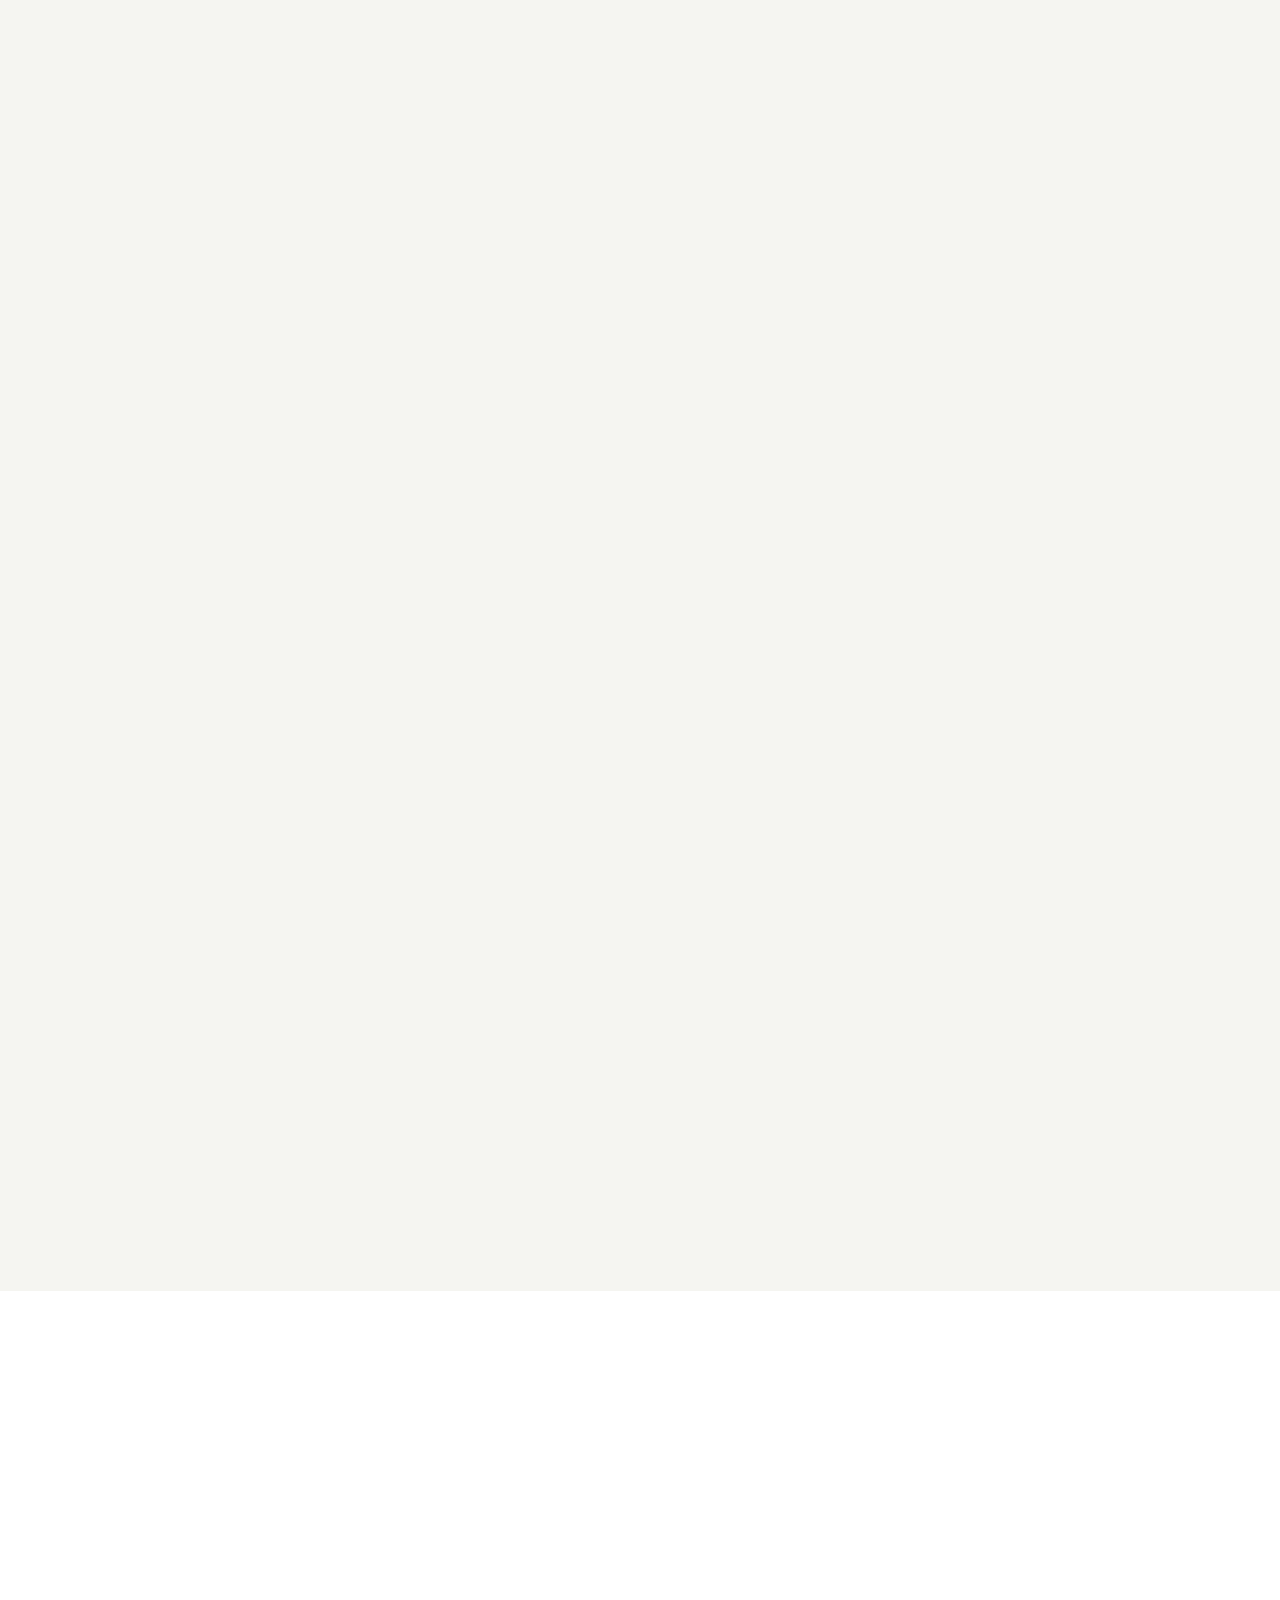
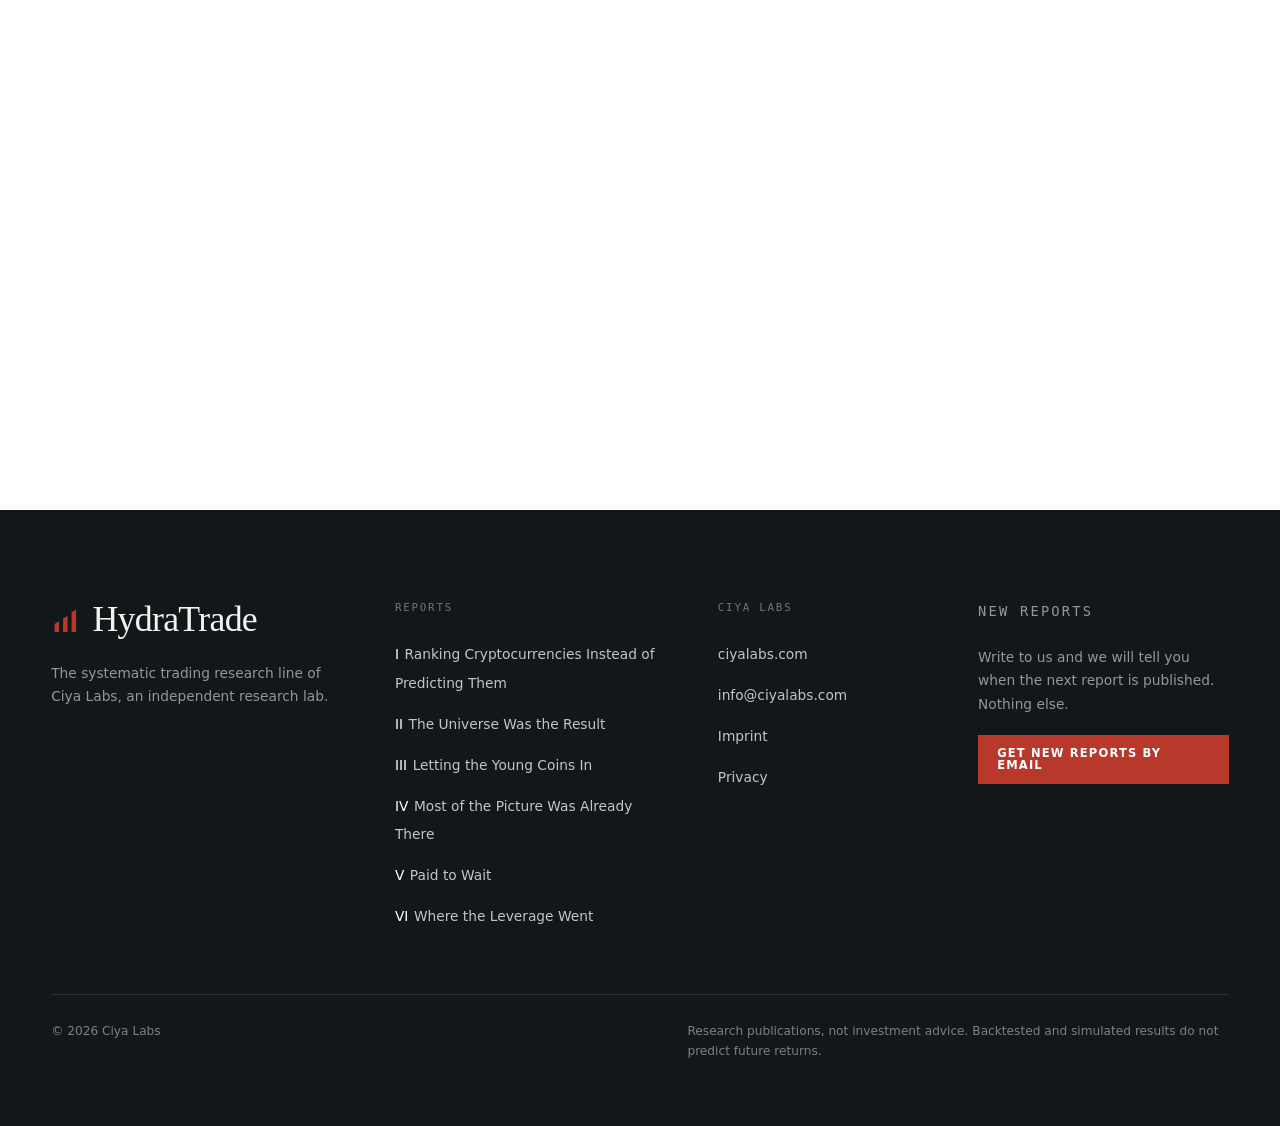
==== commit d8311b29: "HydraTrade site: footer mark and name on one line Co-Authored-By: Claude Opus 5.5 <noreply@anthropic" ====
--- a/index.html
+++ b/index.html
@@ -14,7 +14,7 @@
     <meta name="twitter:card" content="summary_large_image">
     <link rel="icon" href="assets/favicon.svg" type="image/svg+xml">
     <link rel="stylesheet" href="fonts/home.css">
-    <link rel="stylesheet" href="assets/styles.css?v=48fe1b36">
+    <link rel="stylesheet" href="assets/styles.css?v=e6884246">
     <script>
         /* apply a saved theme before first paint */
         try {
@@ -191,8 +191,7 @@
     <footer class="site-footer" id="contact">
         <div class="footer-top">
             <div class="footer-brand">
-                <svg class="mark footer-mark" viewBox="0 0 64 64" aria-hidden="true"><path fill="currentColor" d="M8 58V40l10-6v24zM27 58V28l10-6v36zM46 58V14l10-6v50z"/></svg>
-                <p class="footer-brand-title">Hydra<br>Trade</p>
+                <p class="footer-brand-title"><svg class="mark footer-mark" viewBox="0 0 64 64" aria-hidden="true"><path fill="currentColor" d="M8 58V40l10-6v24zM27 58V28l10-6v36zM46 58V14l10-6v50z"/></svg>HydraTrade</p>
                 <p class="footer-brand-desc">The systematic trading research line of Ciya Labs, an independent research lab.</p>
             </div>
             <div class="footer-col">
@@ -228,6 +227,6 @@
         </div>
     </footer>
 
-    <script src="assets/home.js?v=48fe1b36"></script>
+    <script src="assets/home.js?v=e6884246"></script>
 </body>
 </html>
--- a/assets/styles.css
+++ b/assets/styles.css
@@ -0,0 +1,902 @@
+/* HydraTrade homepage. Layout after Tooplate 2164 Compass (https://www.tooplate.com/view/2164-compass).
+   Colours are tokens: light by default, dark from the system or the toggle. */
+
+:root {
+    --bg: #f5f5f1;
+    --bg-2: #ffffff;
+    --ink: #172120;
+    --ink-2: #4f5b58;
+    --ink-3: #7c8784;
+    --rule: #dcdfd9;
+    --accent: #b8382c;
+    --accent-ink: #ffffff;
+    --night: #121819;          /* hero shade, scrolled nav, footer: dark in both themes */
+    --on-night: #f2f4f2;
+    --art-filter: none;
+    --serif: "Newsreader", Georgia, "Times New Roman", serif;
+    --sans: "IBM Plex Sans", system-ui, -apple-system, "Segoe UI", sans-serif;
+    --mono: "IBM Plex Mono", ui-monospace, "DejaVu Sans Mono", monospace;
+
+    --space-sm: clamp(1rem, 2vw, 2rem);
+    --space-md: clamp(2rem, 5vw, 5rem);
+    --space-lg: clamp(4rem, 10vh, 10rem);
+    --space-xl: clamp(5rem, 14vh, 13rem);
+    --gutter: clamp(1rem, 4vw, 4rem);
+    color-scheme: light;
+}
+
+@media (prefers-color-scheme: dark) {
+    :root:not([data-theme="light"]) {
+        --bg: #0d1214;
+        --bg-2: #11181a;
+        --ink: #e7ebe9;
+        --ink-2: #aab3b0;
+        --ink-3: #7d8784;
+        --rule: #263033;
+        --accent: #e5604f;
+        --accent-ink: #0d1214;
+        --night: #080c0d;
+        --art-filter: brightness(0.62) saturate(0.85);
+        color-scheme: dark;
+    }
+}
+
+:root[data-theme="dark"] {
+    --bg: #0d1214;
+    --bg-2: #11181a;
+    --ink: #e7ebe9;
+    --ink-2: #aab3b0;
+    --ink-3: #7d8784;
+    --rule: #263033;
+    --accent: #e5604f;
+    --accent-ink: #0d1214;
+    --night: #080c0d;
+    --art-filter: brightness(0.62) saturate(0.85);
+    color-scheme: dark;
+}
+
+*,
+*::before,
+*::after {
+    margin: 0;
+    padding: 0;
+    box-sizing: border-box;
+}
+
+html {
+    -webkit-text-size-adjust: 100%;
+    scroll-behavior: smooth;
+    -webkit-font-smoothing: antialiased;
+    -moz-osx-font-smoothing: grayscale;
+}
+
+body {
+    font: 400 17px/1.7 var(--sans);
+    color: var(--ink);
+    background: var(--bg);
+    overflow-x: hidden;
+}
+
+body.menu-open {
+    overflow: hidden;
+}
+
+img {
+    display: block;
+    width: 100%;
+    height: 100%;
+    object-fit: cover;
+}
+
+a {
+    color: var(--accent);
+    text-decoration: none;
+}
+
+.skip {
+    position: absolute;
+    left: -9999px;
+}
+
+.skip:focus {
+    left: 16px;
+    top: 12px;
+    z-index: 300;
+    background: var(--ink);
+    color: var(--bg);
+    padding: 8px 12px;
+}
+
+.visually-hidden {
+    position: absolute;
+    width: 1px;
+    height: 1px;
+    overflow: hidden;
+    clip: rect(0 0 0 0);
+    white-space: nowrap;
+}
+
+:focus-visible {
+    outline: 2px solid var(--accent);
+    outline-offset: 3px;
+}
+
+/* ------------------------------------------------------------ navigation */
+
+.nav-bar {
+    position: fixed;
+    top: 0;
+    left: 0;
+    right: 0;
+    z-index: 100;
+    display: flex;
+    align-items: center;
+    justify-content: space-between;
+    padding: 1.4rem var(--gutter);
+    color: var(--on-night);
+    border-bottom: 1px solid transparent;
+    transition: background 0.5s ease, padding 0.4s ease, border-color 0.5s ease;
+}
+
+.nav-bar.scrolled {
+    background: color-mix(in srgb, var(--night) 78%, transparent);
+    -webkit-backdrop-filter: blur(16px) saturate(1.4);
+    backdrop-filter: blur(16px) saturate(1.4);
+    padding-top: 0.9rem;
+    padding-bottom: 0.9rem;
+    border-bottom-color: rgba(255, 255, 255, 0.06);
+}
+
+.nav-logo {
+    display: flex;
+    align-items: center;
+    gap: 10px;
+    font: 600 1.05rem/1 var(--sans);
+    letter-spacing: 0.01em;
+    color: inherit;
+}
+
+.mark {
+    width: 22px;
+    height: 22px;
+    color: var(--accent);
+}
+
+.footer-mark {
+    flex: none;
+    width: 0.8em;
+    height: 0.8em;
+}
+
+.nav-right {
+    display: flex;
+    align-items: center;
+    gap: 1.75rem;
+}
+
+.nav-links {
+    list-style: none;
+}
+
+.nav-links a {
+    font: 500 0.75rem/1 var(--sans);
+    letter-spacing: 0.08em;
+    text-transform: uppercase;
+    color: rgba(255, 255, 255, 0.7);
+    transition: color 0.3s ease;
+}
+
+.nav-links a:hover {
+    color: #fff;
+}
+
+.nav-links--desktop {
+    display: flex;
+    gap: 2rem;
+}
+
+.nav-links--mobile {
+    display: none;
+}
+
+.theme {
+    width: 32px;
+    height: 32px;
+    border: 1px solid rgba(255, 255, 255, 0.3);
+    border-radius: 50%;
+    background: none;
+    cursor: pointer;
+    display: grid;
+    place-items: center;
+}
+
+.theme span {
+    width: 13px;
+    height: 13px;
+    border-radius: 50%;
+    background: linear-gradient(90deg, #fff 50%, transparent 50%);
+    border: 1.5px solid #fff;
+}
+
+.theme:hover {
+    border-color: rgba(255, 255, 255, 0.7);
+}
+
+.nav-toggle {
+    display: none;
+    flex-direction: column;
+    gap: 5px;
+    background: none;
+    border: none;
+    cursor: pointer;
+    padding: 4px;
+}
+
+.nav-toggle span {
+    width: 24px;
+    height: 1.5px;
+    background: #fff;
+    transition: transform 0.3s ease, opacity 0.3s ease;
+}
+
+.nav-toggle.active span:nth-child(1) {
+    transform: rotate(45deg) translateY(4.5px) translateX(4.5px);
+}
+
+.nav-toggle.active span:nth-child(2) {
+    opacity: 0;
+}
+
+.nav-toggle.active span:nth-child(3) {
+    transform: rotate(-45deg) translateY(-4.5px) translateX(4.5px);
+}
+
+/* ------------------------------------------------------------ hero (the cover) */
+
+.hero {
+    position: relative;
+    height: 100vh;
+    height: 100svh;
+    min-height: 560px;
+    overflow: hidden;
+    background: var(--night);
+    color: var(--on-night);
+}
+
+.hero-image {
+    position: absolute;
+    inset: 0;
+}
+
+/* the art keeps its subject on the right; narrow screens crop towards it */
+.hero-image img,
+.route-bg img {
+    object-position: 72% 50%;
+}
+
+.hero-image::after {
+    content: "";
+    position: absolute;
+    inset: 0;
+    background: linear-gradient(0deg,
+        color-mix(in srgb, var(--night) 88%, transparent) 0%,
+        color-mix(in srgb, var(--night) 45%, transparent) 42%,
+        color-mix(in srgb, var(--night) 12%, transparent) 100%);
+}
+
+.hero-content {
+    position: absolute;
+    bottom: clamp(3rem, 9vh, 8rem);
+    left: var(--gutter);
+    right: var(--gutter);
+}
+
+.hero-issue {
+    font: 500 0.72rem/1.5 var(--mono);
+    letter-spacing: 0.16em;
+    text-transform: uppercase;
+    margin-bottom: 1.4rem;
+    opacity: 0.85;
+}
+
+.hero-title {
+    font: 500 clamp(3.2rem, 9vw, 8rem)/0.95 var(--serif);
+    letter-spacing: -0.03em;
+}
+
+.hero-dek {
+    margin-top: 1.1rem;
+    max-width: 26ch;
+    font: 400 clamp(1.35rem, 2.8vw, 2.1rem)/1.25 var(--serif);
+}
+
+.hero-dek em {
+    font-style: italic;
+    opacity: 0.85;
+}
+
+.hero-meta {
+    display: flex;
+    align-items: center;
+    flex-wrap: wrap;
+    gap: 1rem 2rem;
+    margin-top: 2rem;
+    font-size: 0.8rem;
+    letter-spacing: 0.04em;
+    opacity: 0.75;
+}
+
+.hero-meta .divider {
+    width: 40px;
+    height: 1px;
+    background: currentColor;
+    opacity: 0.5;
+}
+
+.hero-scroll {
+    position: absolute;
+    bottom: clamp(3rem, 9vh, 8rem);
+    right: var(--gutter);
+    writing-mode: vertical-rl;
+    font: 500 0.65rem/1 var(--sans);
+    letter-spacing: 0.15em;
+    text-transform: uppercase;
+    color: inherit;
+    opacity: 0.65;
+    display: flex;
+    align-items: center;
+    gap: 1rem;
+}
+
+.hero-scroll::before {
+    content: "";
+    width: 1px;
+    height: 60px;
+    background: currentColor;
+    animation: scrollPulse 2s ease-in-out infinite;
+}
+
+@keyframes scrollPulse {
+    0%, 100% { opacity: 0.2; }
+    50% { opacity: 0.7; }
+}
+
+/* ------------------------------------------------------------ the series (prologue) */
+
+.prologue {
+    padding: var(--space-xl) var(--gutter);
+    background: var(--bg-2);
+}
+
+.prologue-inner {
+    max-width: 62ch;
+    margin: 0 auto;
+}
+
+.prologue-label,
+.chapter-location {
+    font: 500 0.72rem/1.5 var(--mono);
+    letter-spacing: 0.16em;
+    text-transform: uppercase;
+    color: var(--accent);
+}
+
+.prologue-label {
+    margin-bottom: var(--space-md);
+    display: flex;
+    align-items: center;
+    gap: 1rem;
+}
+
+.prologue-label::after {
+    content: "";
+    flex: 1;
+    max-width: 120px;
+    height: 1px;
+    background: currentColor;
+    opacity: 0.35;
+}
+
+.prologue-text {
+    font: 400 clamp(1.2rem, 2.3vw, 1.55rem)/1.7 var(--serif);
+    letter-spacing: -0.005em;
+}
+
+.prologue-text::first-letter {
+    float: left;
+    font-weight: 600;
+    font-size: 5.2em;
+    line-height: 0.82;
+    margin: 0.06em 0.08em 0 0;
+    color: var(--accent);
+}
+
+.prologue-pullquote {
+    margin: var(--space-md) 0;
+    padding: var(--space-sm) 0;
+    border-top: 1px solid var(--rule);
+    border-bottom: 1px solid var(--rule);
+}
+
+.prologue-pullquote p {
+    font: italic 400 clamp(1.45rem, 3vw, 2.2rem)/1.4 var(--serif);
+    letter-spacing: -0.015em;
+    color: var(--accent);
+}
+
+.prologue-pullquote cite {
+    display: block;
+    margin-top: 1rem;
+    font: 500 0.72rem/1.5 var(--mono);
+    font-style: normal;
+    letter-spacing: 0.12em;
+    text-transform: uppercase;
+    color: var(--ink-3);
+}
+
+.facts div {
+    display: grid;
+    grid-template-columns: 7.5rem 1fr;
+    gap: 1rem;
+    padding: 0.7rem 0;
+    border-bottom: 1px solid var(--rule);
+    font-size: 0.95rem;
+}
+
+.facts dt {
+    font: 500 0.7rem/1.9 var(--mono);
+    letter-spacing: 0.12em;
+    text-transform: uppercase;
+    color: var(--ink-3);
+}
+
+/* ------------------------------------------------------------ reports (the route) */
+
+.route {
+    position: relative;
+    background: var(--bg);
+}
+
+.route-bg {
+    position: sticky;
+    top: 0;
+    height: 100vh;
+    width: 100%;
+    overflow: hidden;
+    z-index: 0;
+}
+
+.route-bg img {
+    position: absolute;
+    inset: 0;
+    opacity: 0;
+    filter: var(--art-filter);
+    transition: opacity 1.2s cubic-bezier(0.25, 0.46, 0.45, 0.94);
+}
+
+.route-bg img.active {
+    opacity: 1;
+}
+
+.route-bg::after {
+    content: "";
+    position: absolute;
+    inset: 0;
+    z-index: 1;
+    pointer-events: none;
+    background: linear-gradient(90deg,
+        var(--bg) 0%,
+        var(--bg) 18%,
+        color-mix(in srgb, var(--bg) 88%, transparent) 34%,
+        color-mix(in srgb, var(--bg) 45%, transparent) 55%,
+        color-mix(in srgb, var(--bg) 10%, transparent) 78%,
+        transparent 100%);
+}
+
+.route-chapters {
+    position: relative;
+    z-index: 2;
+    margin-top: -100vh;
+    padding: var(--space-lg) var(--gutter);
+}
+
+.chapter {
+    padding: 10vh 0;
+    min-height: 88vh;
+    display: flex;
+    flex-direction: column;
+    justify-content: center;
+    max-width: 34rem;
+}
+
+.chapter-number {
+    font: 400 clamp(4rem, 8vw, 6.5rem)/1 var(--serif);
+    color: var(--accent);
+    opacity: 0.22;
+    margin-bottom: 0.6rem;
+}
+
+.chapter-location {
+    margin-bottom: 1rem;
+}
+
+.chapter-location {
+    display: flex;
+    flex-wrap: wrap;
+    gap: 0.1rem 1.4em;
+}
+
+.chapter-location span {
+    white-space: nowrap;
+}
+
+.chapter-title {
+    font: 400 clamp(2rem, 4vw, 3.2rem)/1.12 var(--serif);
+    letter-spacing: -0.02em;
+    margin-bottom: 1.4rem;
+    max-width: 18ch;
+}
+
+.chapter-title a {
+    color: inherit;
+}
+
+.chapter-title a:hover {
+    text-decoration: underline;
+    text-decoration-thickness: 1px;
+    text-underline-offset: 6px;
+}
+
+.chapter-body {
+    font-size: 0.98rem;
+    line-height: 1.8;
+    color: var(--ink-2);
+    max-width: 48ch;
+}
+
+.chapter-finding {
+    margin-top: 1.2rem;
+    padding-left: 1rem;
+    border-left: 2px solid var(--accent);
+    max-width: 46ch;
+    font: italic 400 1.15rem/1.5 var(--serif);
+}
+
+.chapter-link {
+    display: inline-flex;
+    align-items: center;
+    gap: 0.5rem;
+    margin-top: 2rem;
+    font: 600 0.8rem/1 var(--sans);
+    letter-spacing: 0.06em;
+    text-transform: uppercase;
+    color: var(--accent);
+    align-self: flex-start;
+}
+
+.chapter-link svg {
+    width: 16px;
+    height: 16px;
+    transition: transform 0.3s ease;
+}
+
+.chapter-link:hover svg {
+    transform: translateX(4px);
+}
+
+.chapter--next .chapter-number {
+    opacity: 0.12;
+}
+
+.chapter--next .chapter-title {
+    color: var(--ink-2);
+}
+
+/* ------------------------------------------------------------ method */
+
+.method {
+    padding: var(--space-xl) var(--gutter);
+    background: var(--bg-2);
+}
+
+.method-header {
+    display: flex;
+    flex-wrap: wrap;
+    align-items: flex-end;
+    justify-content: space-between;
+    gap: 1rem;
+    margin-bottom: var(--space-md);
+    padding-bottom: var(--space-sm);
+    border-bottom: 1px solid var(--rule);
+}
+
+.method-title {
+    font: 400 clamp(2.5rem, 5vw, 4rem)/1.1 var(--serif);
+    letter-spacing: -0.03em;
+}
+
+.method-count {
+    font: 500 0.72rem/1.5 var(--mono);
+    letter-spacing: 0.12em;
+    text-transform: uppercase;
+    color: var(--ink-3);
+    padding-bottom: 0.5rem;
+}
+
+.rules {
+    list-style: none;
+    display: grid;
+    grid-template-columns: repeat(2, minmax(0, 1fr));
+    gap: var(--space-md) clamp(2rem, 6vw, 6rem);
+    counter-reset: rule;
+}
+
+.rules li {
+    counter-increment: rule;
+}
+
+.rules li::before {
+    content: counter(rule, upper-roman);
+    display: block;
+    font: 400 2.6rem/1 var(--serif);
+    color: var(--accent);
+    opacity: 0.35;
+    margin-bottom: 0.8rem;
+}
+
+.rules b {
+    display: block;
+    font: 500 1.45rem/1.25 var(--serif);
+    margin-bottom: 0.5rem;
+}
+
+.rules span {
+    display: block;
+    max-width: 46ch;
+    color: var(--ink-2);
+    font-size: 0.98rem;
+}
+
+/* ------------------------------------------------------------ footer (the index) */
+
+.site-footer {
+    padding: var(--space-lg) var(--gutter) var(--space-md);
+    background: var(--night);
+    color: var(--on-night);
+}
+
+.footer-top {
+    display: grid;
+    grid-template-columns: 1.4fr 1.3fr 1fr 1.2fr;
+    gap: var(--gutter);
+    padding-bottom: var(--space-md);
+    border-bottom: 1px solid rgba(255, 255, 255, 0.1);
+}
+
+.footer-brand-title {
+    display: flex;
+    align-items: center;
+    gap: 0.35em;
+    white-space: nowrap;
+    font: 400 clamp(1.9rem, 2.8vw, 2.6rem)/1.1 var(--serif);
+    letter-spacing: -0.02em;
+    margin-bottom: 1.4rem;
+}
+
+.footer-brand-desc,
+.footer-subscribe p {
+    font-size: 0.86rem;
+    line-height: 1.7;
+    color: rgba(255, 255, 255, 0.55);
+    max-width: 32ch;
+}
+
+.footer-col-title {
+    font: 500 0.68rem/1.5 var(--mono);
+    letter-spacing: 0.16em;
+    text-transform: uppercase;
+    color: rgba(255, 255, 255, 0.4);
+    margin-bottom: 1.4rem;
+}
+
+.footer-col ul {
+    list-style: none;
+    display: flex;
+    flex-direction: column;
+    gap: 0.75rem;
+}
+
+.footer-col a {
+    font-size: 0.86rem;
+    color: rgba(255, 255, 255, 0.75);
+    transition: color 0.3s ease;
+}
+
+.footer-col a:hover {
+    color: #fff;
+}
+
+.footer-col a b {
+    font-weight: 500;
+    color: #fff;
+    margin-right: 0.4em;
+}
+
+.button,
+.footer-col a.button {
+    display: inline-block;
+    margin-top: 1.2rem;
+    padding: 0.8rem 1.2rem;
+    background: var(--accent);
+    color: var(--accent-ink);
+    font: 600 0.72rem/1 var(--sans);
+    letter-spacing: 0.1em;
+    text-transform: uppercase;
+}
+
+.button:hover,
+.footer-col a.button:hover {
+    color: var(--accent-ink);
+    filter: brightness(1.08);
+}
+
+.footer-bottom {
+    display: flex;
+    flex-wrap: wrap;
+    align-items: baseline;
+    justify-content: space-between;
+    gap: 1rem 2rem;
+    padding-top: var(--space-sm);
+    font-size: 0.76rem;
+    color: rgba(255, 255, 255, 0.45);
+}
+
+.footer-note {
+    max-width: 70ch;
+}
+
+/* ------------------------------------------------------------ scroll reveal (only with JS) */
+
+.js .reveal {
+    opacity: 0;
+    transform: translateY(30px);
+    transition: opacity 0.8s cubic-bezier(0.25, 0.46, 0.45, 0.94),
+                transform 0.8s cubic-bezier(0.25, 0.46, 0.45, 0.94);
+}
+
+.js .reveal.visible {
+    opacity: 1;
+    transform: none;
+}
+
+/* ------------------------------------------------------------ tablet */
+
+@media (max-width: 1024px) {
+    .route-chapters {
+        padding: var(--space-md) var(--gutter);
+    }
+
+    .chapter {
+        min-height: auto;
+        padding: 8vh 0;
+    }
+
+    .footer-top {
+        grid-template-columns: 1fr 1fr;
+        row-gap: var(--space-md);
+    }
+}
+
+/* ------------------------------------------------------------ phone */
+
+@media (max-width: 760px) {
+    .nav-links--desktop {
+        display: none;
+    }
+
+    .nav-right {
+        gap: 1rem;
+    }
+
+    .nav-toggle {
+        display: flex;
+    }
+
+    .nav-links--mobile {
+        display: flex;
+        position: fixed;
+        top: 0;
+        right: 0;
+        bottom: 0;
+        width: 280px;
+        max-width: 85vw;
+        z-index: 150;
+        flex-direction: column;
+        gap: 2rem;
+        padding: 90px var(--gutter) 80px;
+        overflow-y: auto;
+        background: var(--night);
+        transform: translateX(100%);
+        visibility: hidden;
+        transition: transform 0.45s cubic-bezier(0.25, 0.46, 0.45, 0.94), visibility 0s linear 0.45s;
+    }
+
+    .nav-links--mobile.open {
+        transform: none;
+        visibility: visible;
+        box-shadow: -20px 0 60px rgba(0, 0, 0, 0.35);
+        transition: transform 0.45s cubic-bezier(0.25, 0.46, 0.45, 0.94);
+    }
+
+    .nav-close-wrap {
+        align-self: flex-end;
+    }
+
+    .nav-close {
+        background: none;
+        border: none;
+        color: rgba(255, 255, 255, 0.6);
+        font-size: 2rem;
+        line-height: 1;
+        cursor: pointer;
+        padding: 0.25rem 0.5rem;
+    }
+
+    .nav-links--mobile a {
+        font-size: 1rem;
+        letter-spacing: 0.14em;
+    }
+
+    .hero-scroll,
+    .hero-meta .divider {
+        display: none;
+    }
+
+    .hero-meta {
+        flex-direction: column;
+        align-items: flex-start;
+        gap: 0.2rem;
+    }
+
+    .prologue-text::first-letter {
+        font-size: 4em;
+    }
+
+    /* text runs across the whole width here, so the art sits behind a stronger veil */
+    .route-bg::after {
+        background: color-mix(in srgb, var(--bg) 84%, transparent);
+    }
+
+    .chapter-number {
+        font-size: 3.5rem;
+    }
+
+    .rules {
+        grid-template-columns: 1fr;
+    }
+
+    .footer-top {
+        grid-template-columns: 1fr;
+    }
+}
+
+@media (prefers-reduced-motion: reduce) {
+    html {
+        scroll-behavior: auto;
+    }
+
+    .js .reveal {
+        opacity: 1;
+        transform: none;
+        transition: none;
+    }
+
+    .route-bg img,
+    .nav-links--mobile {
+        transition: none;
+    }
+
+    .hero-scroll::before {
+        animation: none;
+    }
+}
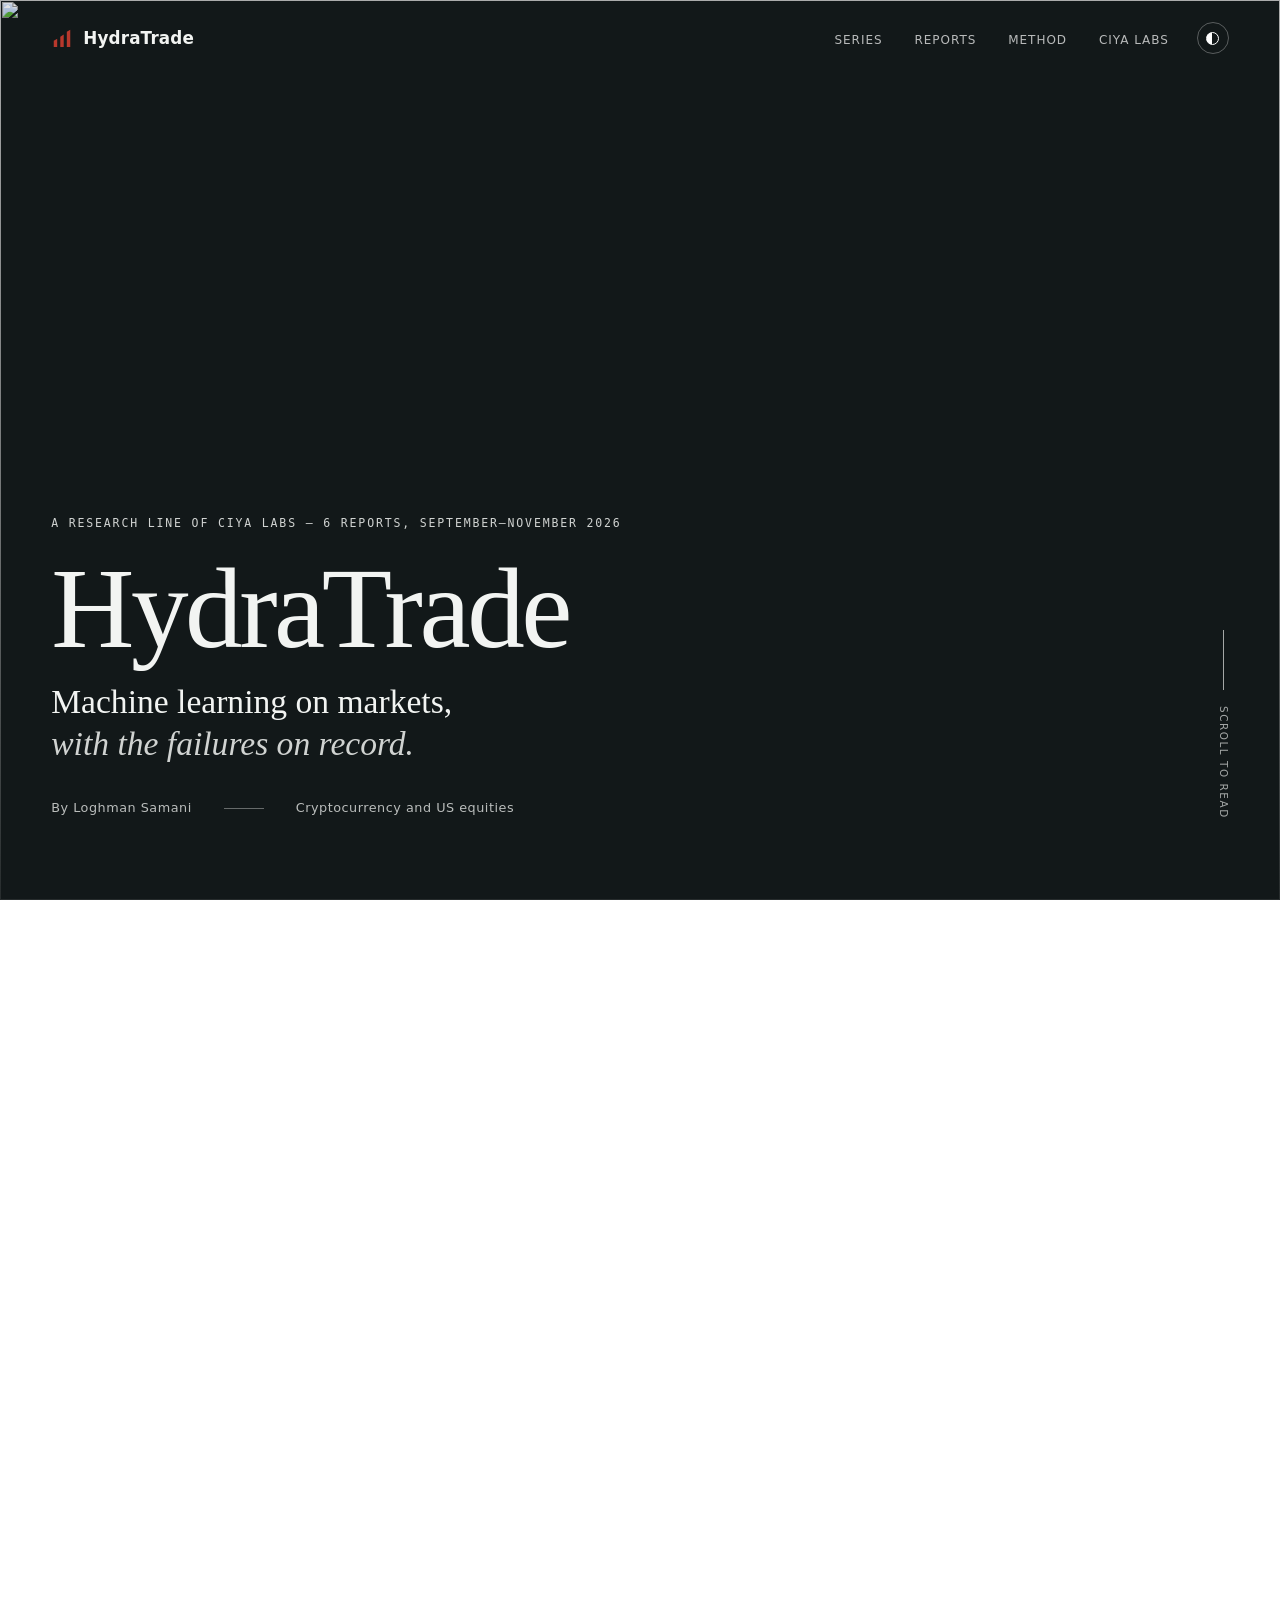
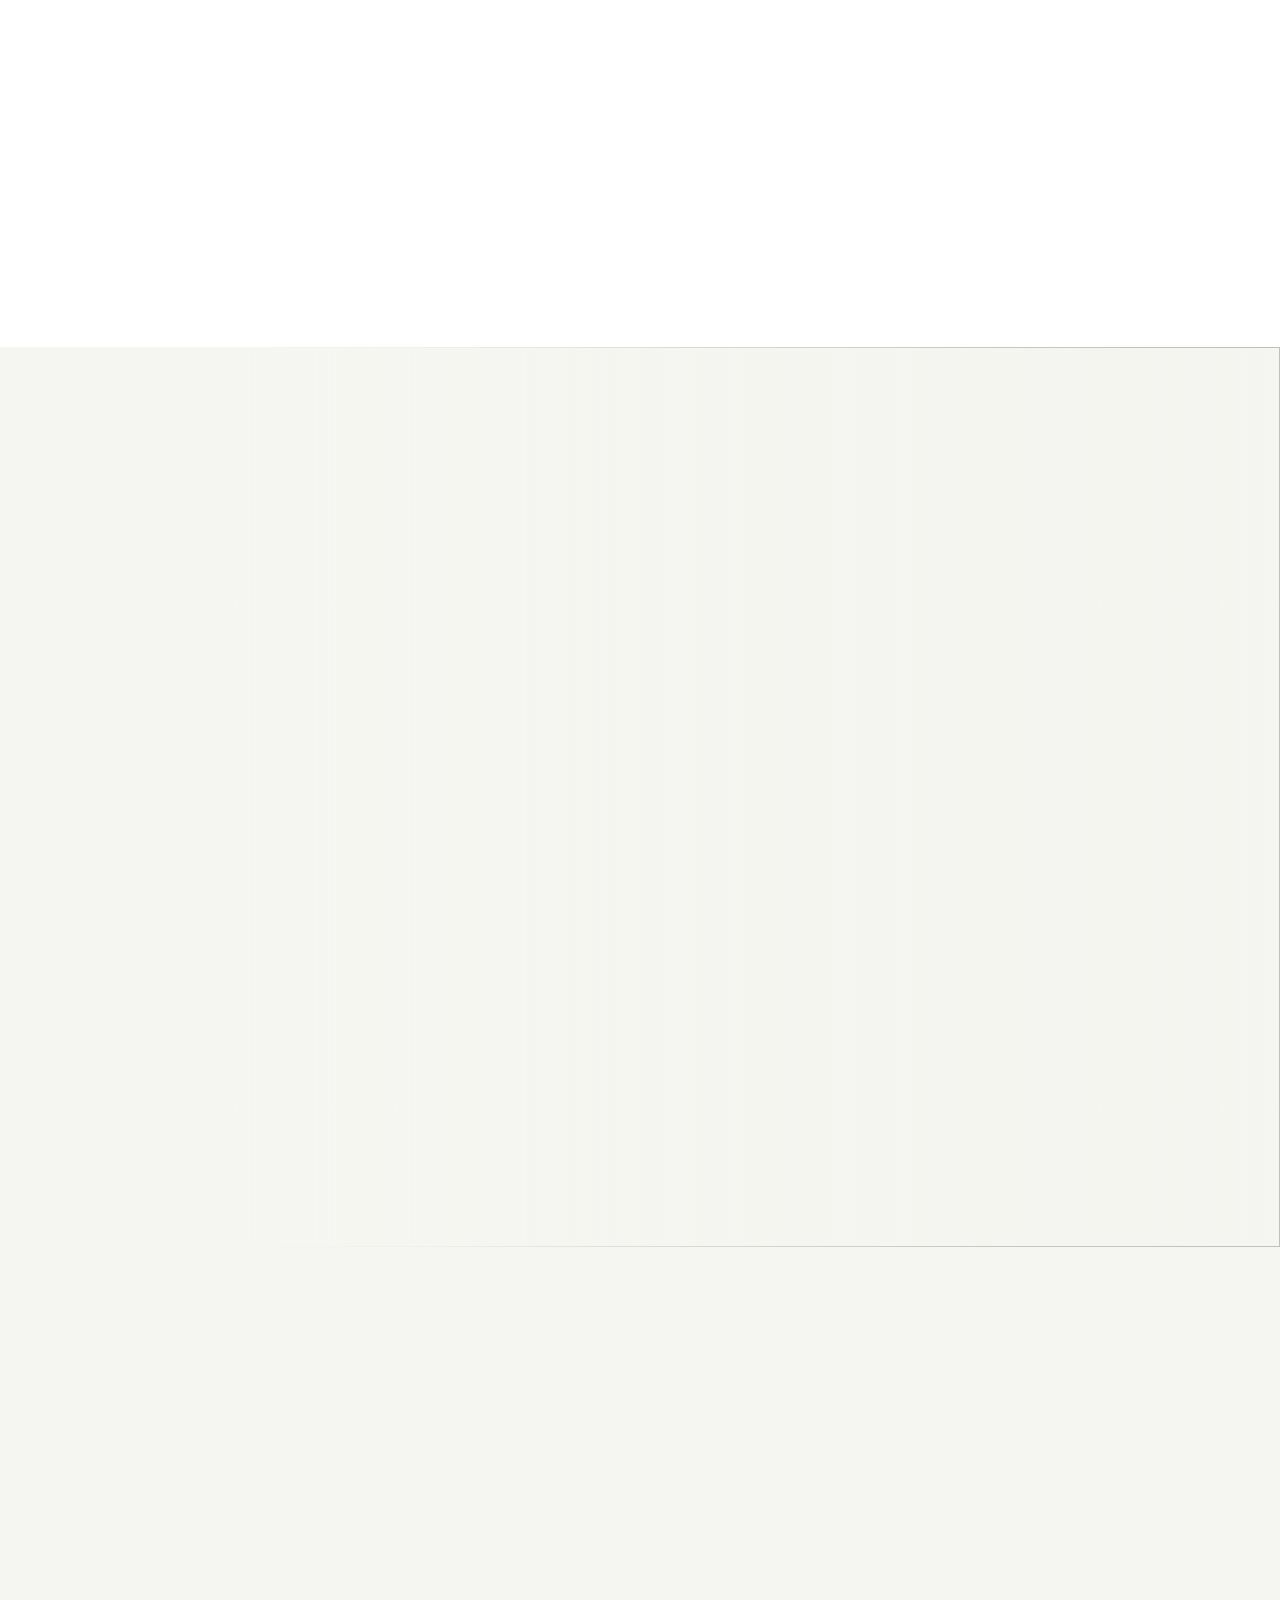
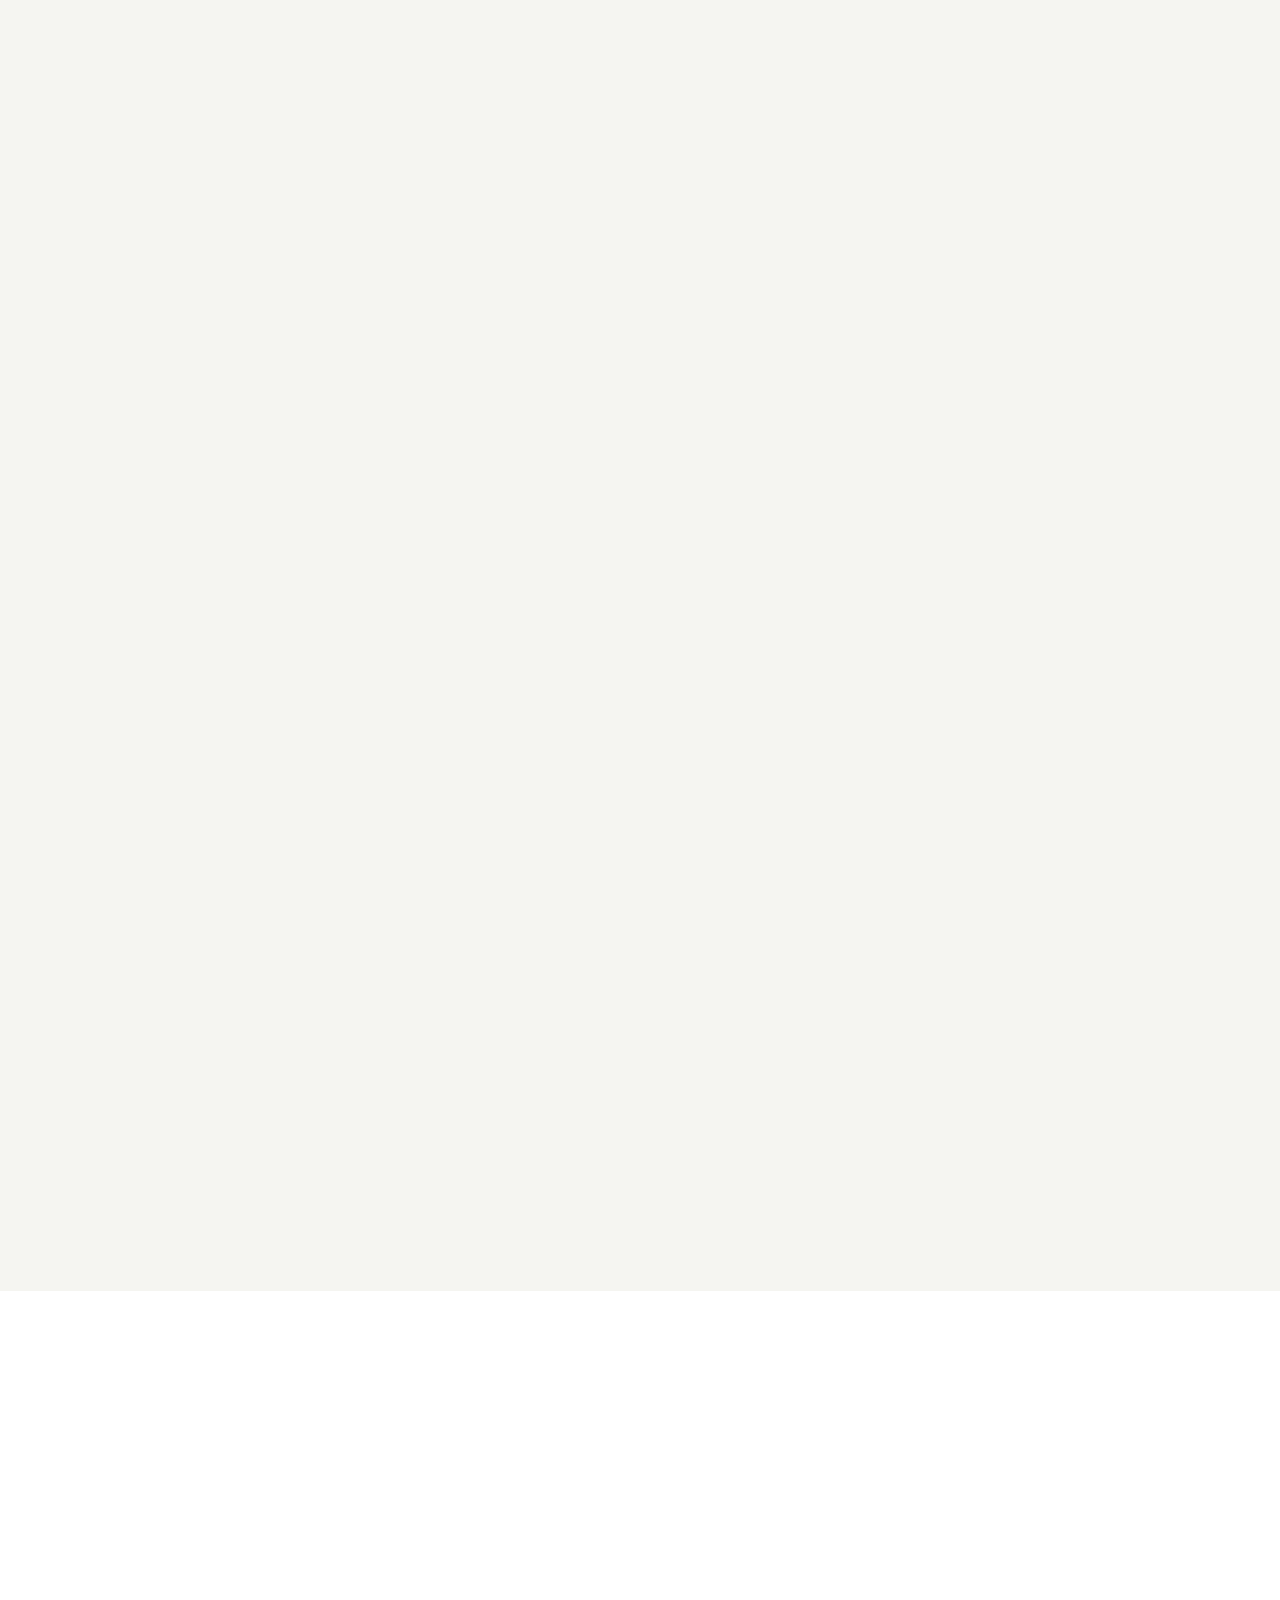
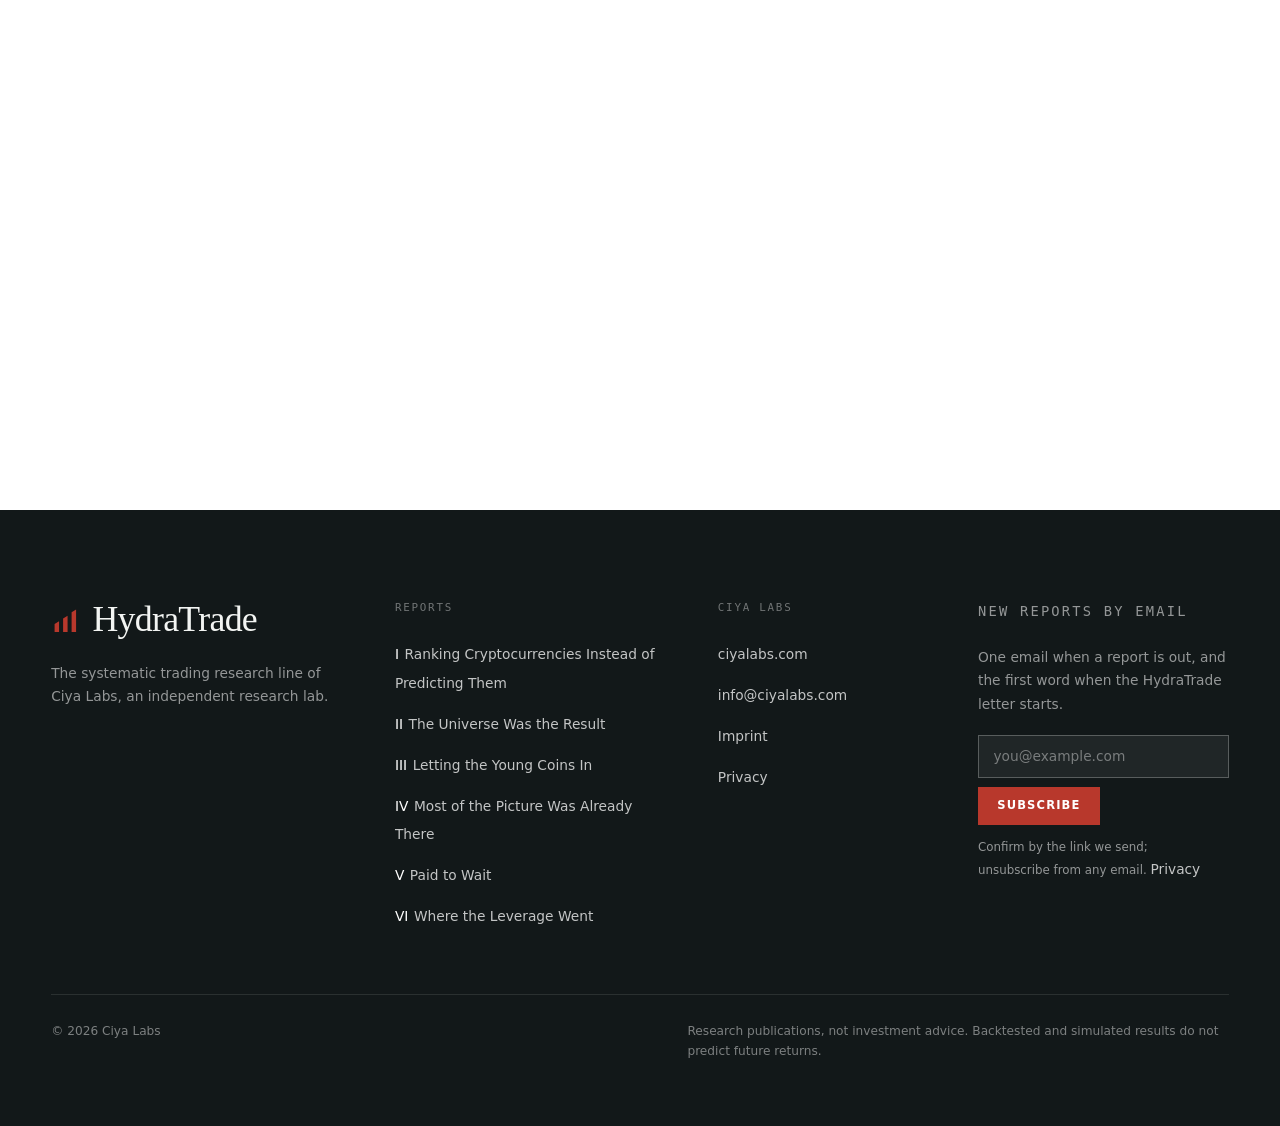
==== commit b9c4e88d: "HydraTrade: email sign-up (Buttondown) on the homepage and after every report; privacy page Newslett" ====
--- a/index.html
+++ b/index.html
@@ -14,7 +14,7 @@
     <meta name="twitter:card" content="summary_large_image">
     <link rel="icon" href="assets/favicon.svg" type="image/svg+xml">
     <link rel="stylesheet" href="fonts/home.css">
-    <link rel="stylesheet" href="assets/styles.css?v=e6884246">
+    <link rel="stylesheet" href="assets/styles.css?v=63b5bd49">
     <script>
         /* apply a saved theme before first paint */
         try {
@@ -215,9 +215,17 @@
                 </ul>
             </div>
             <div class="footer-col footer-subscribe">
-                <p class="footer-col-title">New reports</p>
-                <p>Write to us and we will tell you when the next report is published. Nothing else.</p>
-                <a class="button" href="mailto:info@ciyalabs.com?subject=HydraTrade%20reports">Get new reports by email</a>
+                <p class="footer-col-title">New reports by email</p>
+                <p>One email when a report is out, and the first word when the HydraTrade letter starts.</p>
+                <form class="subscribe" action="https://buttondown.com/api/emails/embed-subscribe/hydratrade" method="post" target="_blank">
+                    <label class="visually-hidden" for="sub-email">Email address</label>
+                    <input type="email" name="email" id="sub-email" required autocomplete="email" placeholder="you@example.com">
+                    <input type="hidden" name="tag" value="hydratrade">
+                    <input type="hidden" name="utm_source" value="home">
+                    <button class="button" type="submit">Subscribe</button>
+                </form>
+                <p class="subscribe-note">Confirm by the link we send; unsubscribe from any email.
+                    <a href="https://ciyalabs.com/privacy.html#newsletter" rel="noopener">Privacy</a></p>
             </div>
         </div>
         <div class="footer-bottom">
@@ -227,6 +235,6 @@
         </div>
     </footer>
 
-    <script src="assets/home.js?v=e6884246"></script>
+    <script src="assets/home.js?v=63b5bd49"></script>
 </body>
 </html>
--- a/assets/styles.css
+++ b/assets/styles.css
@@ -738,6 +738,44 @@
 .footer-col a.button:hover {
     color: var(--accent-ink);
     filter: brightness(1.08);
+}
+
+.subscribe {
+    display: flex;
+    flex-wrap: wrap;
+    gap: 0.6rem;
+    margin-top: 1.2rem;
+    max-width: 34ch;
+}
+
+.subscribe input[type="email"] {
+    flex: 1 1 14rem;
+    min-width: 0;
+    padding: 0.75rem 0.9rem;
+    font: 400 0.86rem/1.2 var(--sans);
+    color: #fff;
+    background: rgba(255, 255, 255, 0.06);
+    border: 1px solid rgba(255, 255, 255, 0.25);
+}
+
+.subscribe input[type="email"]::placeholder {
+    color: rgba(255, 255, 255, 0.4);
+}
+
+.subscribe input[type="email"]:focus {
+    outline: 2px solid var(--accent);
+    outline-offset: 1px;
+}
+
+.subscribe .button {
+    margin-top: 0;
+    border: 0;
+    cursor: pointer;
+}
+
+.footer-subscribe p.subscribe-note {
+    margin-top: 0.8rem;
+    font-size: 0.74rem;
 }
 
 .footer-bottom {
